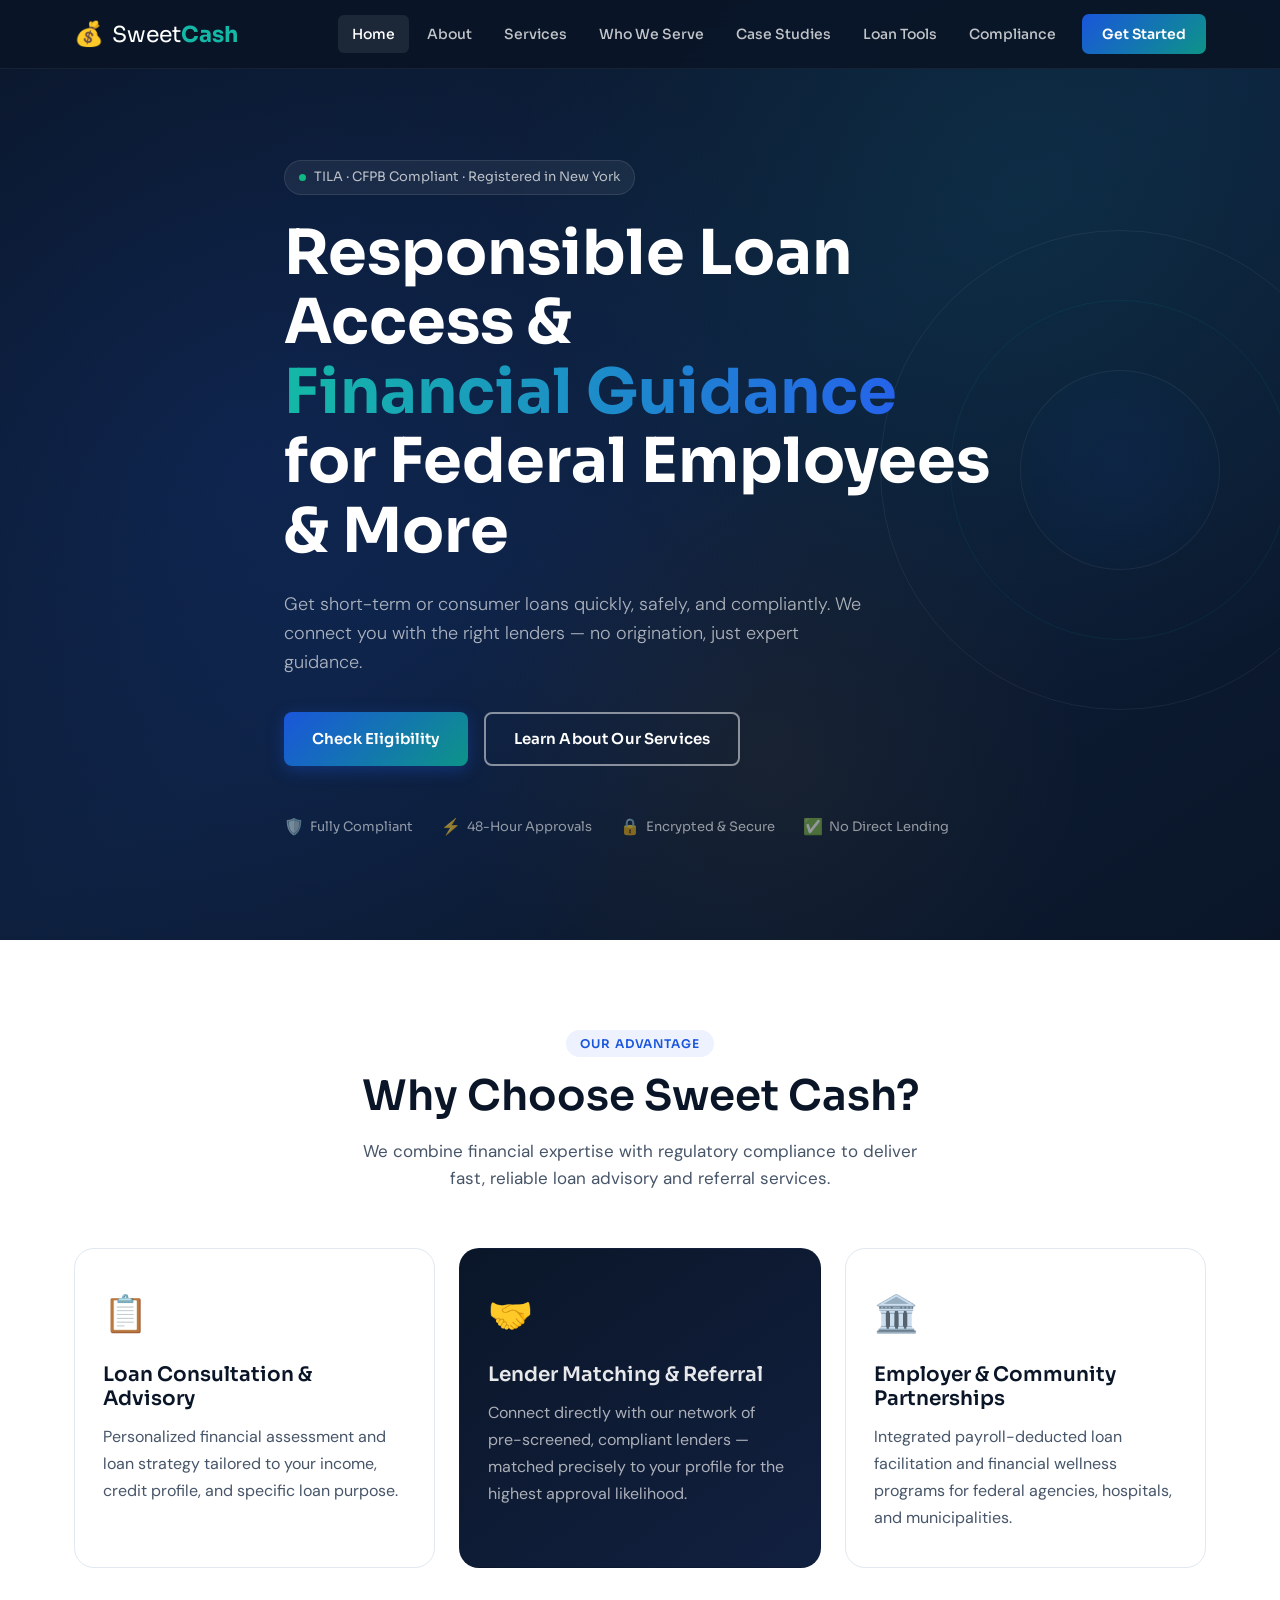
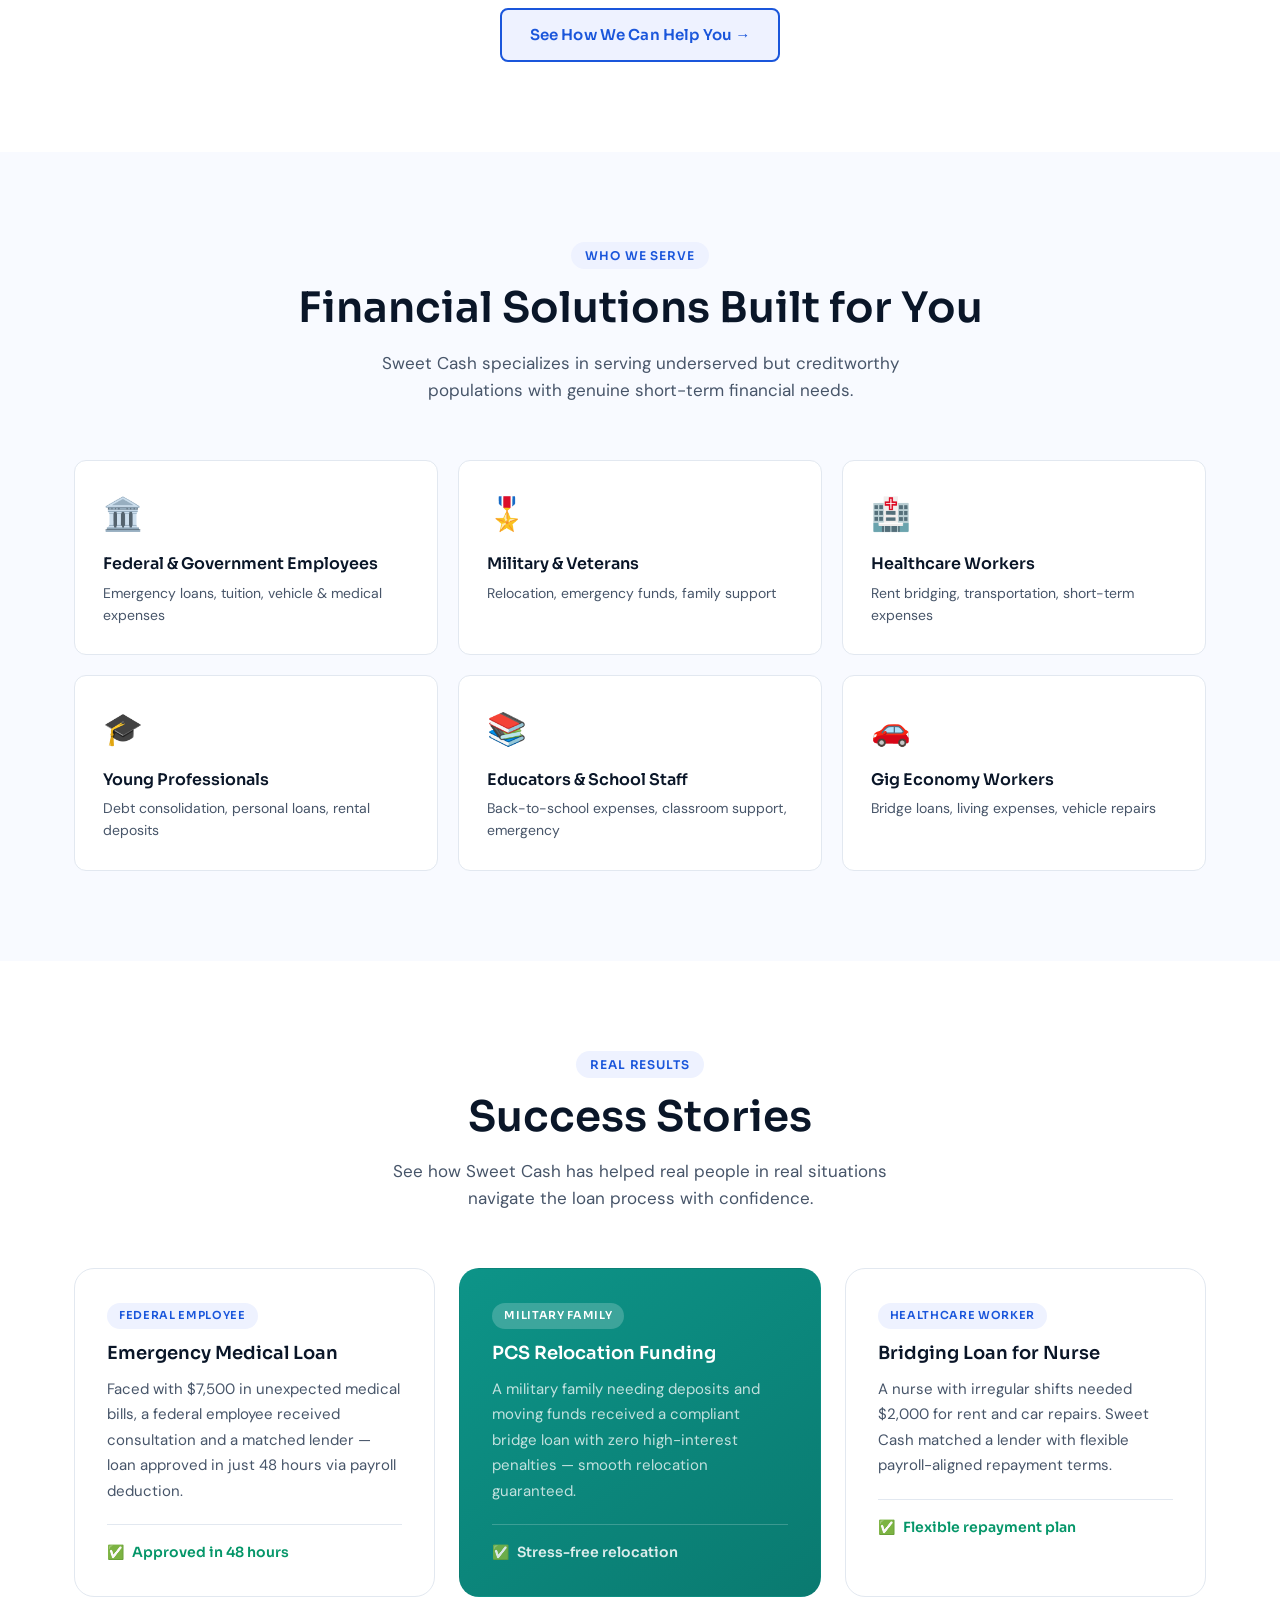
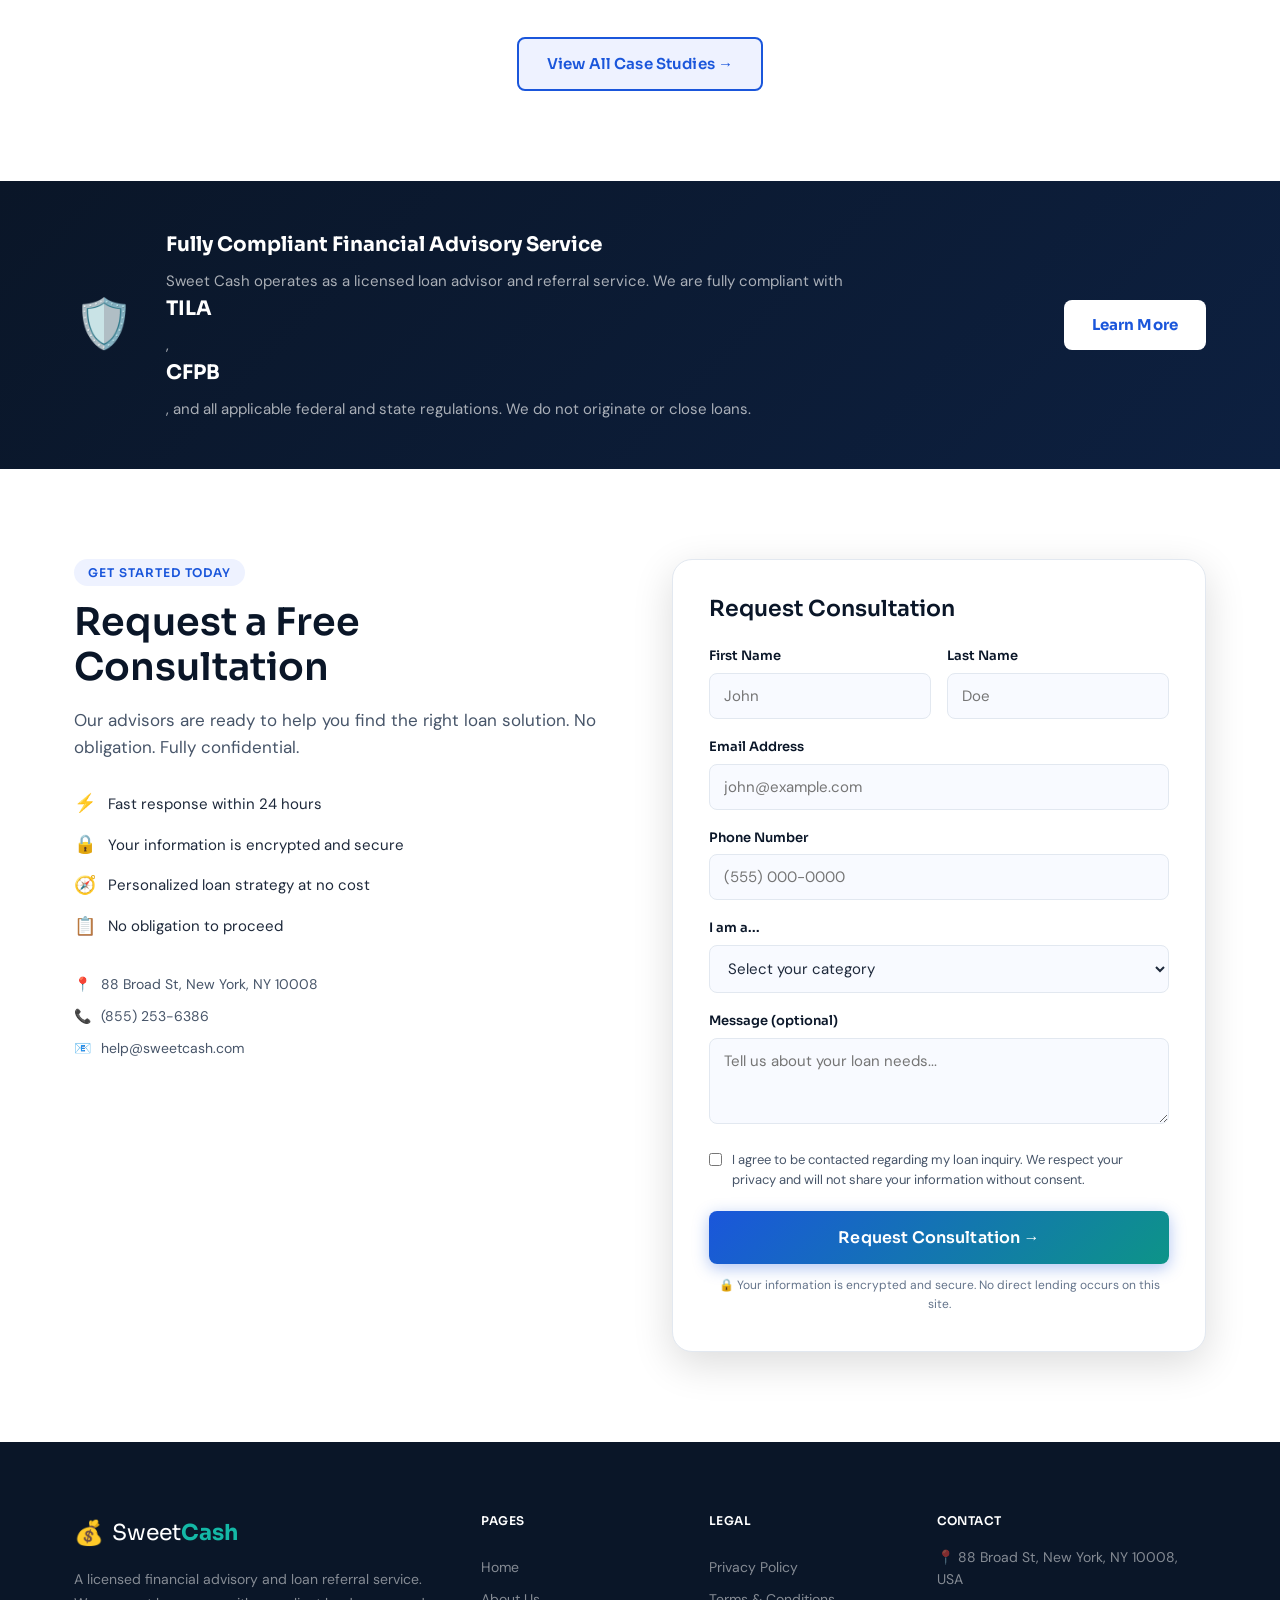
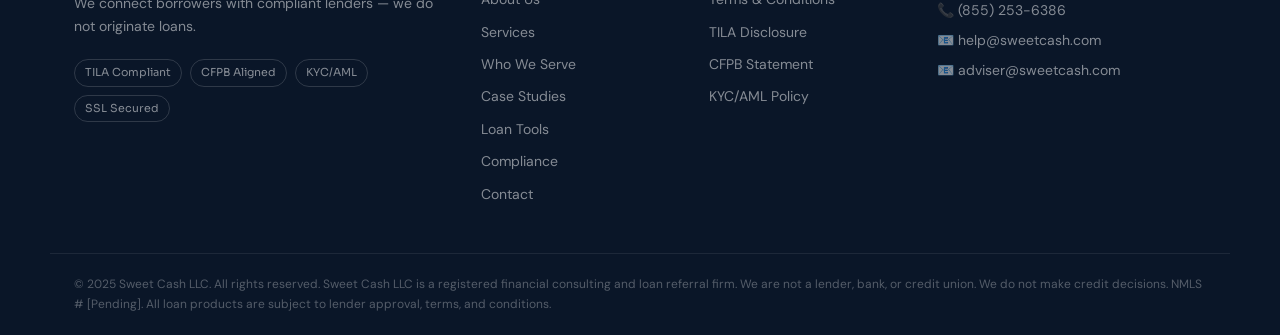
==== sweetcash/index.html @ 561ca35b "feat：提交sweetcash-website" ====
<!DOCTYPE html>
<html lang="en">
<head>
<meta charset="UTF-8">
<meta name="viewport" content="width=device-width, initial-scale=1.0">
<title>Sweet Cash – Responsible Loan Access & Financial Guidance</title>
<meta name="description" content="Sweet Cash provides loan advisory and referral services for federal employees, military families, healthcare workers, and more. TILA & CFPB compliant.">
<meta name="keywords" content="federal employee loans, short-term loan advisory, responsible loan referral, military loans, healthcare worker loans">
<link rel="stylesheet" href="assets/style.css">
<link rel="preconnect" href="https://fonts.googleapis.com">
<link href="https://fonts.googleapis.com/css2?family=Sora:wght@300;400;500;600;700&family=DM+Sans:ital,wght@0,300;0,400;0,500;1,400&display=swap" rel="stylesheet">
</head>
<body>

<!-- HEADER -->
<header class="header" id="header">
  <div class="container header-inner">
    <a href="index.html" class="logo">
      <span class="logo-icon">💰</span>
      <span class="logo-text">Sweet<strong>Cash</strong></span>
    </a>
    <nav class="nav" id="nav">
      <a href="index.html" class="nav-link active">Home</a>
      <a href="about.html" class="nav-link">About</a>
      <a href="services.html" class="nav-link">Services</a>
      <a href="segments.html" class="nav-link">Who We Serve</a>
      <a href="cases.html" class="nav-link">Case Studies</a>
      <a href="tools.html" class="nav-link">Loan Tools</a>
      <a href="compliance.html" class="nav-link">Compliance</a>
      <a href="contact.html" class="nav-cta">Get Started</a>
    </nav>
    <button class="hamburger" id="hamburger" aria-label="Toggle menu">
      <span></span><span></span><span></span>
    </button>
  </div>
</header>

<!-- HERO -->
<section class="hero">
  <div class="hero-bg"></div>
  <div class="container hero-content">
    <div class="hero-badge">
      <span class="badge-dot"></span> TILA · CFPB Compliant · Registered in New York
    </div>
    <h1 class="hero-title">Responsible Loan Access &<br><span class="accent">Financial Guidance</span><br>for Federal Employees & More</h1>
    <p class="hero-sub">Get short-term or consumer loans quickly, safely, and compliantly. We connect you with the right lenders — no origination, just expert guidance.</p>
    <div class="hero-actions">
      <a href="contact.html" class="btn btn-primary">Check Eligibility</a>
      <a href="services.html" class="btn btn-outline">Learn About Our Services</a>
    </div>
    <div class="hero-trust">
      <div class="trust-item"><span class="trust-icon">🛡️</span> Fully Compliant</div>
      <div class="trust-item"><span class="trust-icon">⚡</span> 48-Hour Approvals</div>
      <div class="trust-item"><span class="trust-icon">🔒</span> Encrypted & Secure</div>
      <div class="trust-item"><span class="trust-icon">✅</span> No Direct Lending</div>
    </div>
  </div>
  <div class="hero-graphic">
    <div class="circle c1"></div>
    <div class="circle c2"></div>
    <div class="circle c3"></div>
  </div>
</section>

<!-- BENEFITS -->
<section class="section benefits">
  <div class="container">
    <div class="section-header">
      <span class="section-tag">Our Advantage</span>
      <h2>Why Choose Sweet Cash?</h2>
      <p>We combine financial expertise with regulatory compliance to deliver fast, reliable loan advisory and referral services.</p>
    </div>
    <div class="cards-3">
      <div class="card benefit-card">
        <div class="card-icon">📋</div>
        <h3>Loan Consultation & Advisory</h3>
        <p>Personalized financial assessment and loan strategy tailored to your income, credit profile, and specific loan purpose.</p>
      </div>
      <div class="card benefit-card featured">
        <div class="card-icon">🤝</div>
        <h3>Lender Matching & Referral</h3>
        <p>Connect directly with our network of pre-screened, compliant lenders — matched precisely to your profile for the highest approval likelihood.</p>
      </div>
      <div class="card benefit-card">
        <div class="card-icon">🏛️</div>
        <h3>Employer & Community Partnerships</h3>
        <p>Integrated payroll-deducted loan facilitation and financial wellness programs for federal agencies, hospitals, and municipalities.</p>
      </div>
    </div>
    <div class="center-cta">
      <a href="services.html" class="btn btn-secondary">See How We Can Help You →</a>
    </div>
  </div>
</section>

<!-- SEGMENTS -->
<section class="section segments-preview bg-light">
  <div class="container">
    <div class="section-header">
      <span class="section-tag">Who We Serve</span>
      <h2>Financial Solutions Built for You</h2>
      <p>Sweet Cash specializes in serving underserved but creditworthy populations with genuine short-term financial needs.</p>
    </div>
    <div class="segments-grid">
      <a href="segments.html" class="segment-card">
        <div class="seg-icon">🏛️</div>
        <h4>Federal & Government Employees</h4>
        <p>Emergency loans, tuition, vehicle & medical expenses</p>
      </a>
      <a href="segments.html" class="segment-card">
        <div class="seg-icon">🎖️</div>
        <h4>Military & Veterans</h4>
        <p>Relocation, emergency funds, family support</p>
      </a>
      <a href="segments.html" class="segment-card">
        <div class="seg-icon">🏥</div>
        <h4>Healthcare Workers</h4>
        <p>Rent bridging, transportation, short-term expenses</p>
      </a>
      <a href="segments.html" class="segment-card">
        <div class="seg-icon">🎓</div>
        <h4>Young Professionals</h4>
        <p>Debt consolidation, personal loans, rental deposits</p>
      </a>
      <a href="segments.html" class="segment-card">
        <div class="seg-icon">📚</div>
        <h4>Educators & School Staff</h4>
        <p>Back-to-school expenses, classroom support, emergency</p>
      </a>
      <a href="segments.html" class="segment-card">
        <div class="seg-icon">🚗</div>
        <h4>Gig Economy Workers</h4>
        <p>Bridge loans, living expenses, vehicle repairs</p>
      </a>
    </div>
  </div>
</section>

<!-- CASE STUDIES PREVIEW -->
<section class="section cases-preview">
  <div class="container">
    <div class="section-header">
      <span class="section-tag">Real Results</span>
      <h2>Success Stories</h2>
      <p>See how Sweet Cash has helped real people in real situations navigate the loan process with confidence.</p>
    </div>
    <div class="cards-3">
      <div class="case-card">
        <div class="case-tag">Federal Employee</div>
        <h4>Emergency Medical Loan</h4>
        <p>Faced with $7,500 in unexpected medical bills, a federal employee received consultation and a matched lender — loan approved in just 48 hours via payroll deduction.</p>
        <div class="case-outcome"><span>✅</span> Approved in 48 hours</div>
      </div>
      <div class="case-card featured-case">
        <div class="case-tag">Military Family</div>
        <h4>PCS Relocation Funding</h4>
        <p>A military family needing deposits and moving funds received a compliant bridge loan with zero high-interest penalties — smooth relocation guaranteed.</p>
        <div class="case-outcome"><span>✅</span> Stress-free relocation</div>
      </div>
      <div class="case-card">
        <div class="case-tag">Healthcare Worker</div>
        <h4>Bridging Loan for Nurse</h4>
        <p>A nurse with irregular shifts needed $2,000 for rent and car repairs. Sweet Cash matched a lender with flexible payroll-aligned repayment terms.</p>
        <div class="case-outcome"><span>✅</span> Flexible repayment plan</div>
      </div>
    </div>
    <div class="center-cta">
      <a href="cases.html" class="btn btn-secondary">View All Case Studies →</a>
    </div>
  </div>
</section>

<!-- COMPLIANCE STRIP -->
<section class="compliance-strip">
  <div class="container compliance-inner">
    <div class="comp-icon">🛡️</div>
    <div class="comp-text">
      <strong>Fully Compliant Financial Advisory Service</strong>
      <p>Sweet Cash operates as a licensed loan advisor and referral service. We are fully compliant with <strong>TILA</strong>, <strong>CFPB</strong>, and all applicable federal and state regulations. We do not originate or close loans.</p>
    </div>
    <a href="compliance.html" class="btn btn-white">Learn More</a>
  </div>
</section>

<!-- LEAD FORM -->
<section class="section lead-section" id="contact">
  <div class="container">
    <div class="lead-grid">
      <div class="lead-info">
        <span class="section-tag">Get Started Today</span>
        <h2>Request a Free Consultation</h2>
        <p>Our advisors are ready to help you find the right loan solution. No obligation. Fully confidential.</p>
        <ul class="lead-benefits">
          <li><span>⚡</span> Fast response within 24 hours</li>
          <li><span>🔒</span> Your information is encrypted and secure</li>
          <li><span>🧭</span> Personalized loan strategy at no cost</li>
          <li><span>📋</span> No obligation to proceed</li>
        </ul>
        <div class="contact-info">
          <div class="ci-item"><span>📍</span> 88 Broad St, New York, NY 10008</div>
          <div class="ci-item"><span>📞</span> (855) 253-6386</div>
          <div class="ci-item"><span>📧</span> help@sweetcash.com</div>
        </div>
      </div>
      <div class="lead-form-wrap">
        <form class="lead-form" id="consultForm">
          <h3>Request Consultation</h3>
          <div class="form-row">
            <div class="form-group">
              <label>First Name</label>
              <input type="text" name="first_name" placeholder="John" required>
            </div>
            <div class="form-group">
              <label>Last Name</label>
              <input type="text" name="last_name" placeholder="Doe" required>
            </div>
          </div>
          <div class="form-group">
            <label>Email Address</label>
            <input type="email" name="email" placeholder="john@example.com" required>
          </div>
          <div class="form-group">
            <label>Phone Number</label>
            <input type="tel" name="phone" placeholder="(555) 000-0000">
          </div>
          <div class="form-group">
            <label>I am a...</label>
            <select name="category" required>
              <option value="">Select your category</option>
              <option value="federal_government">Federal / Government Employee</option>
              <option value="military_veteran">Military / Veteran</option>
              <option value="healthcare_worker">Healthcare Worker</option>
              <option value="educator_school_staff">Educator / School Staff</option>
              <option value="gig_economy">Gig Economy / Contract Worker</option>
              <option value="young_professional">Young Professional</option>
              <option value="small_business_freelancer">Small Business Owner / Freelancer</option>
              <option value="other">Other</option>
            </select>
          </div>
          <div class="form-group">
            <label>Message (optional)</label>
            <textarea name="message" rows="3" placeholder="Tell us about your loan needs..."></textarea>
          </div>
          <div class="form-check">
            <input type="checkbox" id="consent" required>
            <label for="consent">I agree to be contacted regarding my loan inquiry. We respect your privacy and will not share your information without consent.</label>
          </div>
          <button type="submit" class="btn btn-primary btn-full">Request Consultation →</button>
          <p class="form-note">🔒 Your information is encrypted and secure. No direct lending occurs on this site.</p>
        </form>
      </div>
    </div>
  </div>
</section>

<!-- FOOTER -->
<footer class="footer">
  <div class="container footer-inner">
    <div class="footer-brand">
      <a href="index.html" class="logo logo-light">
        <span class="logo-icon">💰</span>
        <span class="logo-text">Sweet<strong>Cash</strong></span>
      </a>
      <p>A licensed financial advisory and loan referral service. We connect borrowers with compliant lenders — we do not originate loans.</p>
      <div class="footer-badges">
        <span class="badge">TILA Compliant</span>
        <span class="badge">CFPB Aligned</span>
        <span class="badge">KYC/AML</span>
        <span class="badge">SSL Secured</span>
      </div>
    </div>
    <div class="footer-links">
      <h5>Pages</h5>
      <a href="index.html">Home</a>
      <a href="about.html">About Us</a>
      <a href="services.html">Services</a>
      <a href="segments.html">Who We Serve</a>
      <a href="cases.html">Case Studies</a>
      <a href="tools.html">Loan Tools</a>
      <a href="compliance.html">Compliance</a>
      <a href="contact.html">Contact</a>
    </div>
    <div class="footer-links">
      <h5>Legal</h5>
      <a href="compliance.html">Privacy Policy</a>
      <a href="compliance.html">Terms & Conditions</a>
      <a href="compliance.html">TILA Disclosure</a>
      <a href="compliance.html">CFPB Statement</a>
      <a href="compliance.html">KYC/AML Policy</a>
    </div>
    <div class="footer-contact">
      <h5>Contact</h5>
      <p>📍 88 Broad St, New York, NY 10008, USA</p>
      <p>📞 (855) 253-6386</p>
      <p>📧 help@sweetcash.com</p>
      <p>📧 adviser@sweetcash.com</p>
    </div>
  </div>
  <div class="footer-bottom">
    <div class="container">
      <p>© 2025 Sweet Cash LLC. All rights reserved. Sweet Cash LLC is a registered financial consulting and loan referral firm. We are not a lender, bank, or credit union. We do not make credit decisions. NMLS # [Pending]. All loan products are subject to lender approval, terms, and conditions.</p>
    </div>
  </div>
</footer>

<script src="assets/script.js"></script>
</body>
</html>
---- sweetcash/assets/style.css ----
/* ===== SWEET CASH – STYLESHEET ===== */
@import url('https://fonts.googleapis.com/css2?family=Sora:wght@300;400;500;600;700&family=DM+Sans:ital,wght@0,300;0,400;0,500;1,400&display=swap');

:root {
  --navy: #0a1628;
  --navy-mid: #122040;
  --blue: #1a56db;
  --blue-light: #2563eb;
  --teal: #0d9488;
  --teal-light: #14b8a6;
  --green: #059669;
  --green-light: #10b981;
  --gold: #f59e0b;
  --white: #ffffff;
  --off-white: #f8faff;
  --light: #eef2ff;
  --gray: #64748b;
  --gray-light: #cbd5e1;
  --border: #e2e8f0;
  --text: #1e293b;
  --text-light: #475569;
  --shadow-sm: 0 1px 3px rgba(0,0,0,0.08);
  --shadow: 0 4px 16px rgba(0,0,0,0.10);
  --shadow-lg: 0 12px 40px rgba(0,0,0,0.14);
  --radius: 12px;
  --radius-lg: 20px;
  --font: 'Sora', sans-serif;
  --font-body: 'DM Sans', sans-serif;
  --transition: 0.25s cubic-bezier(0.4,0,0.2,1);
}

* { margin: 0; padding: 0; box-sizing: border-box; }

html { scroll-behavior: smooth; }

body {
  font-family: var(--font-body);
  color: var(--text);
  background: var(--white);
  line-height: 1.6;
  font-size: 16px;
  overflow-x: hidden;
}

h1, h2, h3, h4, h5 {
  font-family: var(--font);
  line-height: 1.2;
  font-weight: 600;
}

a { text-decoration: none; color: inherit; }
img { max-width: 100%; }

.container {
  max-width: 1180px;
  margin: 0 auto;
  padding: 0 24px;
}

/* ===== BUTTONS ===== */
.btn {
  display: inline-flex;
  align-items: center;
  gap: 8px;
  padding: 13px 28px;
  border-radius: 8px;
  font-family: var(--font);
  font-weight: 600;
  font-size: 15px;
  cursor: pointer;
  border: none;
  transition: all var(--transition);
  letter-spacing: 0.01em;
}
.btn-primary {
  background: linear-gradient(135deg, var(--blue), var(--teal));
  color: white;
  box-shadow: 0 4px 16px rgba(26,86,219,0.35);
}
.btn-primary:hover { transform: translateY(-2px); box-shadow: 0 8px 24px rgba(26,86,219,0.45); }
.btn-outline {
  background: transparent;
  color: white;
  border: 2px solid rgba(255,255,255,0.5);
}
.btn-outline:hover { background: rgba(255,255,255,0.1); border-color: white; }
.btn-secondary {
  background: var(--light);
  color: var(--blue);
  border: 2px solid var(--blue);
}
.btn-secondary:hover { background: var(--blue); color: white; }
.btn-white {
  background: white;
  color: var(--blue);
  font-weight: 700;
}
.btn-white:hover { background: var(--off-white); }
.btn-full { width: 100%; justify-content: center; padding: 16px; font-size: 16px; }

/* ===== HEADER ===== */
.header {
  position: fixed;
  top: 0;
  left: 0;
  right: 0;
  z-index: 1000;
  background: rgba(10,22,40,0.95);
  backdrop-filter: blur(12px);
  border-bottom: 1px solid rgba(255,255,255,0.06);
  transition: all var(--transition);
}
.header.scrolled { background: var(--navy); box-shadow: var(--shadow-lg); }
.header-inner {
  display: flex;
  align-items: center;
  justify-content: space-between;
  padding-top: 14px;
  padding-bottom: 14px;
}
.logo {
  display: flex;
  align-items: center;
  gap: 8px;
  font-family: var(--font);
  font-size: 22px;
  color: white;
}
.logo-icon { font-size: 24px; }
.logo-text strong { color: var(--teal-light); }
.nav { display: flex; align-items: center; gap: 4px; }
.nav-link {
  padding: 8px 14px;
  border-radius: 6px;
  color: rgba(255,255,255,0.75);
  font-size: 14px;
  font-family: var(--font);
  font-weight: 500;
  transition: all var(--transition);
}
.nav-link:hover, .nav-link.active { color: white; background: rgba(255,255,255,0.08); }
.nav-cta {
  padding: 9px 20px;
  background: linear-gradient(135deg, var(--blue), var(--teal));
  color: white;
  border-radius: 7px;
  font-size: 14px;
  font-family: var(--font);
  font-weight: 600;
  margin-left: 8px;
  transition: all var(--transition);
}
.nav-cta:hover { transform: translateY(-1px); box-shadow: 0 4px 12px rgba(26,86,219,0.4); }
.hamburger {
  display: none;
  flex-direction: column;
  gap: 5px;
  cursor: pointer;
  background: none;
  border: none;
  padding: 4px;
}
.hamburger span {
  display: block;
  width: 22px;
  height: 2px;
  background: white;
  border-radius: 2px;
  transition: all var(--transition);
}

/* ===== HERO ===== */
.hero {
  position: relative;
  padding: 160px 0 100px;
  background: linear-gradient(145deg, var(--navy) 0%, #0d1f3c 50%, #0a1628 100%);
  overflow: hidden;
}
.hero-bg {
  position: absolute;
  inset: 0;
  background:
    radial-gradient(circle at 20% 50%, rgba(26,86,219,0.15) 0%, transparent 50%),
    radial-gradient(circle at 80% 20%, rgba(13,148,136,0.12) 0%, transparent 40%),
    radial-gradient(circle at 60% 80%, rgba(245,158,11,0.05) 0%, transparent 30%);
}
.hero-content { position: relative; z-index: 2; max-width: 760px; }
.hero-badge {
  display: inline-flex;
  align-items: center;
  gap: 8px;
  padding: 6px 14px;
  background: rgba(255,255,255,0.06);
  border: 1px solid rgba(255,255,255,0.1);
  border-radius: 100px;
  color: rgba(255,255,255,0.7);
  font-size: 13px;
  font-family: var(--font);
  margin-bottom: 24px;
}
.badge-dot {
  width: 7px;
  height: 7px;
  background: var(--green-light);
  border-radius: 50%;
  animation: pulse-dot 2s infinite;
}
@keyframes pulse-dot {
  0%,100% { opacity: 1; }
  50% { opacity: 0.4; }
}
.hero-title {
  font-size: clamp(36px, 5vw, 62px);
  color: white;
  margin-bottom: 24px;
  font-weight: 700;
  line-height: 1.12;
}
.accent {
  background: linear-gradient(90deg, var(--teal-light), var(--blue-light));
  -webkit-background-clip: text;
  -webkit-text-fill-color: transparent;
  background-clip: text;
}
.hero-sub {
  font-size: 18px;
  color: rgba(255,255,255,0.65);
  margin-bottom: 36px;
  max-width: 580px;
  font-weight: 300;
}
.hero-actions { display: flex; gap: 16px; flex-wrap: wrap; margin-bottom: 48px; }
.hero-trust {
  display: flex;
  gap: 28px;
  flex-wrap: wrap;
}
.trust-item {
  display: flex;
  align-items: center;
  gap: 6px;
  color: rgba(255,255,255,0.55);
  font-size: 13px;
  font-family: var(--font);
}
.trust-icon { font-size: 16px; }
.hero-graphic {
  position: absolute;
  right: -80px;
  top: 50%;
  transform: translateY(-50%);
  width: 480px;
  height: 480px;
  pointer-events: none;
}
.circle {
  position: absolute;
  border-radius: 50%;
  border: 1px solid rgba(255,255,255,0.06);
}
.c1 { width: 480px; height: 480px; top: 0; left: 0; animation: spin 40s linear infinite; }
.c2 { width: 340px; height: 340px; top: 70px; left: 70px; border-color: rgba(13,148,136,0.12); animation: spin 28s linear infinite reverse; }
.c3 { width: 200px; height: 200px; top: 140px; left: 140px; background: radial-gradient(circle, rgba(26,86,219,0.08), transparent); }
@keyframes spin { to { transform: rotate(360deg); } }

/* ===== SECTIONS ===== */
.section { padding: 90px 0; }
.bg-light { background: var(--off-white); }
.section-header { text-align: center; margin-bottom: 56px; }
.section-tag {
  display: inline-block;
  padding: 4px 14px;
  background: var(--light);
  color: var(--blue);
  border-radius: 100px;
  font-size: 12px;
  font-family: var(--font);
  font-weight: 600;
  text-transform: uppercase;
  letter-spacing: 0.08em;
  margin-bottom: 14px;
}
.section-header h2 { font-size: clamp(28px,3.5vw,42px); color: var(--navy); margin-bottom: 16px; }
.section-header p { color: var(--text-light); max-width: 560px; margin: 0 auto; font-size: 17px; }

/* ===== CARDS ===== */
.cards-3 {
  display: grid;
  grid-template-columns: repeat(3, 1fr);
  gap: 24px;
}
.card {
  background: white;
  border-radius: var(--radius-lg);
  padding: 36px 28px;
  border: 1px solid var(--border);
  transition: all var(--transition);
}
.card:hover { transform: translateY(-4px); box-shadow: var(--shadow-lg); border-color: var(--blue-light); }
.card.featured {
  background: linear-gradient(145deg, var(--navy), var(--navy-mid));
  color: white;
  border-color: transparent;
}
.card.featured h3, .card.featured p { color: rgba(255,255,255,0.9); }
.card.featured p { color: rgba(255,255,255,0.65); }
.card-icon { font-size: 36px; margin-bottom: 20px; }
.card h3 { font-size: 20px; margin-bottom: 12px; color: var(--navy); }
.card p { color: var(--text-light); line-height: 1.7; }

/* ===== SEGMENTS ===== */
.segments-grid {
  display: grid;
  grid-template-columns: repeat(3, 1fr);
  gap: 20px;
}
.segment-card {
  background: white;
  border-radius: var(--radius);
  padding: 28px;
  border: 1px solid var(--border);
  transition: all var(--transition);
  display: block;
}
.segment-card:hover {
  transform: translateY(-3px);
  box-shadow: var(--shadow);
  border-color: var(--teal);
}
.seg-icon { font-size: 32px; margin-bottom: 14px; }
.segment-card h4 { font-size: 16px; margin-bottom: 8px; color: var(--navy); }
.segment-card p { font-size: 14px; color: var(--text-light); }

/* ===== CASE CARDS ===== */
.case-card {
  background: white;
  border-radius: var(--radius-lg);
  padding: 32px;
  border: 1px solid var(--border);
  transition: all var(--transition);
}
.case-card:hover { transform: translateY(-3px); box-shadow: var(--shadow-lg); }
.case-card.featured-case {
  background: linear-gradient(145deg, var(--teal), #0a7a70);
  color: white;
  border-color: transparent;
}
.case-tag {
  display: inline-block;
  padding: 4px 12px;
  background: var(--light);
  color: var(--blue);
  border-radius: 100px;
  font-size: 11px;
  font-family: var(--font);
  font-weight: 600;
  text-transform: uppercase;
  letter-spacing: 0.06em;
  margin-bottom: 14px;
}
.featured-case .case-tag { background: rgba(255,255,255,0.2); color: white; }
.case-card h4 { font-size: 18px; margin-bottom: 12px; color: var(--navy); }
.featured-case h4 { color: white; }
.case-card p { color: var(--text-light); font-size: 15px; line-height: 1.7; margin-bottom: 20px; }
.featured-case p { color: rgba(255,255,255,0.75); }
.case-outcome {
  display: flex;
  align-items: center;
  gap: 8px;
  font-family: var(--font);
  font-weight: 600;
  font-size: 14px;
  color: var(--green);
  border-top: 1px solid var(--border);
  padding-top: 16px;
}
.featured-case .case-outcome { color: rgba(255,255,255,0.85); border-top-color: rgba(255,255,255,0.2); }

/* ===== COMPLIANCE STRIP ===== */
.compliance-strip {
  background: linear-gradient(135deg, var(--navy), #0d2040);
  padding: 48px 0;
}
.compliance-inner {
  display: flex;
  align-items: center;
  gap: 32px;
}
.comp-icon { font-size: 48px; flex-shrink: 0; }
.comp-text { flex: 1; }
.comp-text strong { display: block; font-size: 20px; color: white; font-family: var(--font); margin-bottom: 8px; }
.comp-text p { color: rgba(255,255,255,0.65); font-size: 15px; }
.comp-text strong span { color: var(--teal-light); }

/* ===== LEAD FORM ===== */
.lead-grid {
  display: grid;
  grid-template-columns: 1fr 1fr;
  gap: 64px;
  align-items: start;
}
.lead-info h2 { font-size: clamp(26px,3vw,38px); color: var(--navy); margin-bottom: 16px; }
.lead-info p { color: var(--text-light); font-size: 17px; margin-bottom: 28px; }
.lead-benefits { list-style: none; display: flex; flex-direction: column; gap: 12px; margin-bottom: 32px; }
.lead-benefits li { display: flex; align-items: center; gap: 12px; color: var(--text); font-size: 15px; }
.lead-benefits li span { font-size: 18px; }
.contact-info { display: flex; flex-direction: column; gap: 10px; }
.ci-item { display: flex; align-items: center; gap: 10px; color: var(--text-light); font-size: 14px; }
.lead-form-wrap {
  background: white;
  border-radius: var(--radius-lg);
  padding: 36px;
  box-shadow: var(--shadow-lg);
  border: 1px solid var(--border);
}
.lead-form h3 { font-size: 22px; margin-bottom: 24px; color: var(--navy); }
.form-row { display: grid; grid-template-columns: 1fr 1fr; gap: 16px; }
.form-group { margin-bottom: 18px; }
.form-group label { display: block; font-size: 13px; font-family: var(--font); font-weight: 600; color: var(--navy); margin-bottom: 6px; }
.form-group input, .form-group select, .form-group textarea {
  width: 100%;
  padding: 12px 14px;
  border: 1.5px solid var(--border);
  border-radius: 8px;
  font-family: var(--font-body);
  font-size: 15px;
  color: var(--text);
  transition: border-color var(--transition);
  background: var(--off-white);
}
.form-group input:focus, .form-group select:focus, .form-group textarea:focus {
  outline: none;
  border-color: var(--blue);
  background: white;
}
.form-check {
  display: flex;
  gap: 10px;
  margin-bottom: 20px;
  align-items: flex-start;
}
.form-check input { width: auto; margin-top: 3px; flex-shrink: 0; }
.form-check label { font-size: 13px; color: var(--text-light); }
.form-note { text-align: center; font-size: 12px; color: var(--gray); margin-top: 12px; }
.center-cta { text-align: center; margin-top: 40px; }

/* ===== FOOTER ===== */
.footer { background: var(--navy); padding: 72px 0 0; }
.footer-inner {
  display: grid;
  grid-template-columns: 2fr 1fr 1fr 1.5fr;
  gap: 48px;
  padding-bottom: 48px;
  border-bottom: 1px solid rgba(255,255,255,0.08);
}
.footer-brand .logo { margin-bottom: 16px; }
.logo-light { color: white; }
.footer-brand p { color: rgba(255,255,255,0.5); font-size: 14px; line-height: 1.7; margin-bottom: 20px; }
.footer-badges { display: flex; flex-wrap: wrap; gap: 8px; }
.badge {
  padding: 4px 10px;
  border: 1px solid rgba(255,255,255,0.15);
  border-radius: 100px;
  color: rgba(255,255,255,0.5);
  font-size: 11px;
  font-family: var(--font);
}
.footer-links h5, .footer-contact h5 {
  color: white;
  font-size: 14px;
  margin-bottom: 18px;
  font-family: var(--font);
  letter-spacing: 0.04em;
  text-transform: uppercase;
  font-size: 12px;
}
.footer-links { display: flex; flex-direction: column; gap: 10px; }
.footer-links a { color: rgba(255,255,255,0.5); font-size: 14px; transition: color var(--transition); }
.footer-links a:hover { color: var(--teal-light); }
.footer-contact p { color: rgba(255,255,255,0.5); font-size: 14px; margin-bottom: 8px; }
.footer-bottom { padding: 20px 0; }
.footer-bottom p { color: rgba(255,255,255,0.3); font-size: 12px; line-height: 1.7; }

/* ===== PAGE HERO (inner pages) ===== */
.page-hero {
  background: linear-gradient(145deg, var(--navy), var(--navy-mid));
  padding: 120px 0 64px;
  text-align: center;
  position: relative;
  overflow: hidden;
}
.page-hero::before {
  content: '';
  position: absolute;
  inset: 0;
  background: radial-gradient(circle at 30% 50%, rgba(26,86,219,0.12) 0%, transparent 60%),
              radial-gradient(circle at 70% 30%, rgba(13,148,136,0.1) 0%, transparent 50%);
}
.page-hero .container { position: relative; z-index: 2; }
.page-hero h1 { font-size: clamp(32px,4vw,52px); color: white; margin-bottom: 16px; }
.page-hero p { color: rgba(255,255,255,0.65); font-size: 18px; max-width: 560px; margin: 0 auto; }
.page-hero .section-tag { margin-bottom: 16px; }

/* ===== ABOUT PAGE ===== */
.about-grid { display: grid; grid-template-columns: 1fr 1fr; gap: 64px; align-items: center; }
.about-stats { display: grid; grid-template-columns: 1fr 1fr; gap: 20px; margin-top: 32px; }
.stat-card { background: var(--light); border-radius: var(--radius); padding: 24px; text-align: center; }
.stat-num { font-size: 36px; font-family: var(--font); font-weight: 700; color: var(--blue); }
.stat-label { font-size: 13px; color: var(--text-light); margin-top: 4px; }

/* ===== SERVICES PAGE ===== */
.service-block {
  display: grid;
  grid-template-columns: 1fr 1fr;
  gap: 64px;
  align-items: center;
  margin-bottom: 72px;
}
.service-block.reverse { direction: rtl; }
.service-block.reverse > * { direction: ltr; }
.service-visual {
  background: linear-gradient(145deg, var(--light), white);
  border-radius: var(--radius-lg);
  padding: 48px;
  text-align: center;
  border: 1px solid var(--border);
  font-size: 80px;
}
.service-icon-big { font-size: 64px; display: block; margin-bottom: 16px; }
.service-text h2 { font-size: 30px; color: var(--navy); margin-bottom: 16px; }
.service-text p { color: var(--text-light); line-height: 1.8; margin-bottom: 20px; }
.service-features { list-style: none; display: flex; flex-direction: column; gap: 10px; }
.service-features li { display: flex; align-items: center; gap: 10px; color: var(--text); font-size: 15px; }
.service-features li::before { content: '✓'; color: var(--teal); font-weight: 700; font-size: 16px; }

/* ===== SEGMENTS FULL PAGE ===== */
.segments-full {
  display: grid;
  grid-template-columns: repeat(2, 1fr);
  gap: 24px;
}
.segment-full-card {
  background: white;
  border-radius: var(--radius-lg);
  padding: 36px;
  border: 1px solid var(--border);
  transition: all var(--transition);
}
.segment-full-card:hover { transform: translateY(-3px); box-shadow: var(--shadow-lg); border-color: var(--blue-light); }
.segment-full-card .seg-icon { font-size: 44px; margin-bottom: 18px; }
.segment-full-card h3 { font-size: 22px; color: var(--navy); margin-bottom: 10px; }
.segment-full-card p { color: var(--text-light); margin-bottom: 16px; }
.loan-types { display: flex; flex-wrap: wrap; gap: 8px; }
.loan-tag {
  padding: 4px 12px;
  background: var(--light);
  color: var(--blue);
  border-radius: 100px;
  font-size: 12px;
  font-family: var(--font);
  font-weight: 500;
}

/* ===== TOOLS PAGE ===== */
.tool-card {
  background: white;
  border-radius: var(--radius-lg);
  padding: 36px;
  border: 1px solid var(--border);
  margin-bottom: 32px;
}
.tool-card h3 { font-size: 22px; color: var(--navy); margin-bottom: 8px; }
.tool-card > p { color: var(--text-light); margin-bottom: 28px; }
.calc-grid { display: grid; grid-template-columns: 1fr 1fr; gap: 20px; align-items: end; }
.calc-result {
  background: var(--light);
  border-radius: var(--radius);
  padding: 24px;
  text-align: center;
}
.result-num { font-size: 36px; font-family: var(--font); font-weight: 700; color: var(--blue); }
.result-label { font-size: 13px; color: var(--text-light); margin-top: 4px; }
.calc-note { font-size: 12px; color: var(--gray); margin-top: 12px; text-align: center; }

/* Wizard steps */
.wizard-steps { display: flex; gap: 0; margin-bottom: 32px; }
.wizard-step {
  flex: 1;
  text-align: center;
  padding: 12px;
  background: var(--off-white);
  border: 1px solid var(--border);
  font-size: 13px;
  font-family: var(--font);
  color: var(--text-light);
  position: relative;
}
.wizard-step:first-child { border-radius: 8px 0 0 8px; }
.wizard-step:last-child { border-radius: 0 8px 8px 0; }
.wizard-step.active { background: var(--blue); color: white; border-color: var(--blue); }

/* ===== COMPLIANCE PAGE ===== */
.compliance-section { margin-bottom: 48px; }
.compliance-section h3 { font-size: 22px; color: var(--navy); margin-bottom: 14px; padding-bottom: 14px; border-bottom: 2px solid var(--light); }
.compliance-section p { color: var(--text-light); line-height: 1.8; margin-bottom: 14px; }
.compliance-badges { display: flex; flex-wrap: wrap; gap: 16px; margin-top: 20px; }
.comp-badge {
  display: flex;
  align-items: center;
  gap: 10px;
  padding: 12px 20px;
  background: var(--light);
  border-radius: var(--radius);
  border: 1px solid var(--border);
  font-family: var(--font);
  font-weight: 600;
  font-size: 14px;
  color: var(--navy);
}
.comp-badge span { font-size: 22px; }

/* ===== CONTACT PAGE ===== */
.contact-grid { display: grid; grid-template-columns: 1fr 1.4fr; gap: 56px; align-items: start; }
.contact-info-full { background: var(--navy); border-radius: var(--radius-lg); padding: 40px; color: white; }
.contact-info-full h3 { color: white; font-size: 22px; margin-bottom: 24px; }
.contact-item { display: flex; gap: 16px; margin-bottom: 24px; }
.ci-icon { font-size: 24px; flex-shrink: 0; }
.ci-content strong { display: block; color: white; font-family: var(--font); margin-bottom: 4px; font-size: 15px; }
.ci-content p { color: rgba(255,255,255,0.6); font-size: 14px; }

/* ===== BREADCRUMB ===== */
.breadcrumb { padding: 16px 0; }
.breadcrumb a { color: var(--text-light); font-size: 14px; }
.breadcrumb a:hover { color: var(--blue); }
.breadcrumb span { color: var(--gray-light); margin: 0 8px; }

/* ===== RESPONSIVE ===== */
@media (max-width: 1024px) {
  .cards-3 { grid-template-columns: 1fr 1fr; }
  .segments-grid { grid-template-columns: 1fr 1fr; }
  .footer-inner { grid-template-columns: 1fr 1fr; }
  .lead-grid { grid-template-columns: 1fr; gap: 40px; }
  .service-block { grid-template-columns: 1fr; }
  .service-block.reverse { direction: ltr; }
  .about-grid { grid-template-columns: 1fr; }
  .contact-grid { grid-template-columns: 1fr; }
  .segments-full { grid-template-columns: 1fr; }
}
@media (max-width: 768px) {
  .nav { display: none; position: fixed; top: 68px; left: 0; right: 0; background: var(--navy); flex-direction: column; padding: 20px; gap: 4px; border-bottom: 1px solid rgba(255,255,255,0.08); }
  .nav.open { display: flex; }
  .nav-link { padding: 12px 16px; }
  .hamburger { display: flex; }
  .hero { padding: 120px 0 72px; }
  .hero-graphic { display: none; }
  .cards-3 { grid-template-columns: 1fr; }
  .segments-grid { grid-template-columns: 1fr 1fr; }
  .form-row { grid-template-columns: 1fr; }
  .compliance-inner { flex-direction: column; text-align: center; }
  .hero-trust { gap: 16px; }
  .footer-inner { grid-template-columns: 1fr; gap: 32px; }
  .calc-grid { grid-template-columns: 1fr; }
}
@media (max-width: 480px) {
  .segments-grid { grid-template-columns: 1fr; }
  .hero-actions { flex-direction: column; }
  .btn { width: 100%; justify-content: center; }
  .hero-actions .btn { width: auto; }
}

/* ===== ANIMATIONS ===== */
.fade-up {
  opacity: 0;
  transform: translateY(24px);
  transition: opacity 0.6s ease, transform 0.6s ease;
}
.fade-up.visible { opacity: 1; transform: translateY(0); }
.fade-up-delay-1 { transition-delay: 0.1s; }
.fade-up-delay-2 { transition-delay: 0.2s; }
.fade-up-delay-3 { transition-delay: 0.3s; }

/* ===== NOTIFICATION ===== */
.notification {
  position: fixed;
  bottom: 24px;
  right: 24px;
  background: var(--navy);
  color: white;
  padding: 16px 24px;
  border-radius: 12px;
  box-shadow: var(--shadow-lg);
  font-family: var(--font);
  font-size: 15px;
  transform: translateY(80px);
  opacity: 0;
  transition: all 0.4s cubic-bezier(0.4,0,0.2,1);
  z-index: 9999;
  display: flex;
  align-items: center;
  gap: 10px;
}
.notification.show { transform: translateY(0); opacity: 1; }
.notification-error { background: #c0392b; }
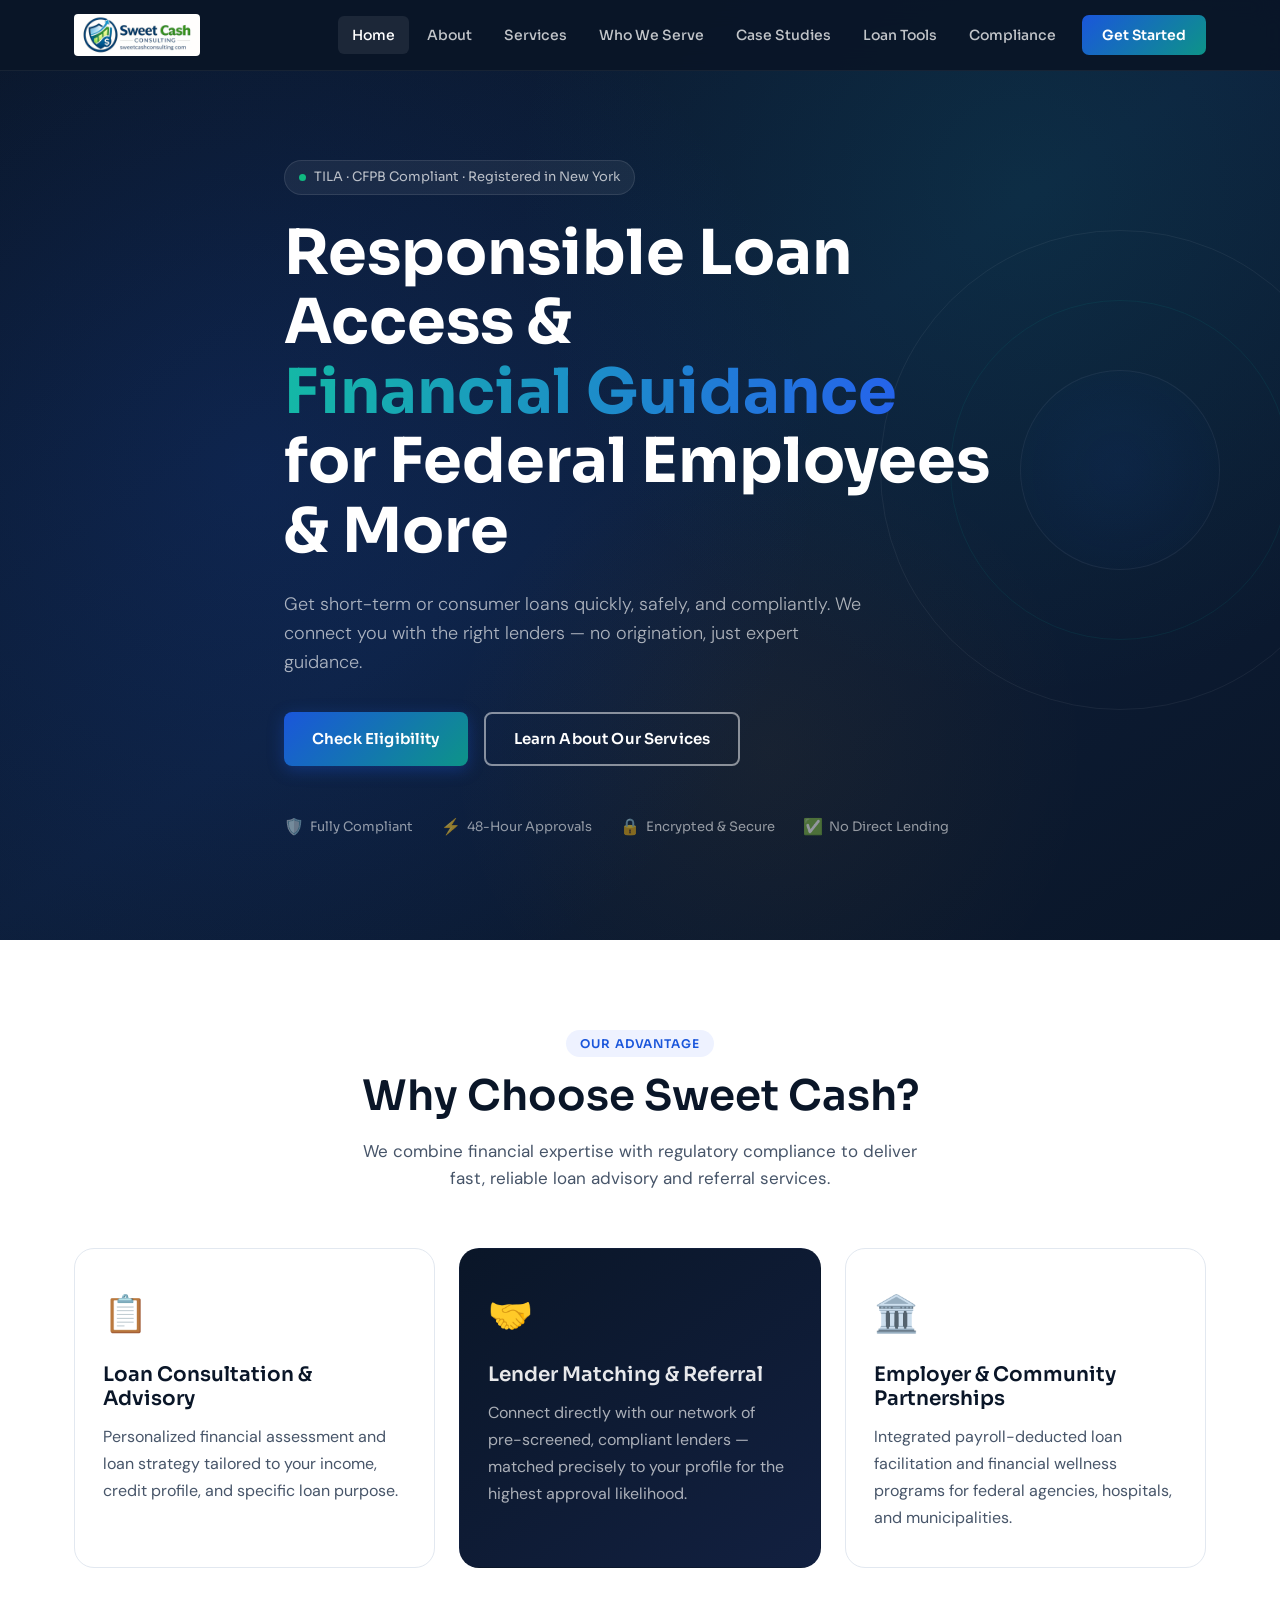
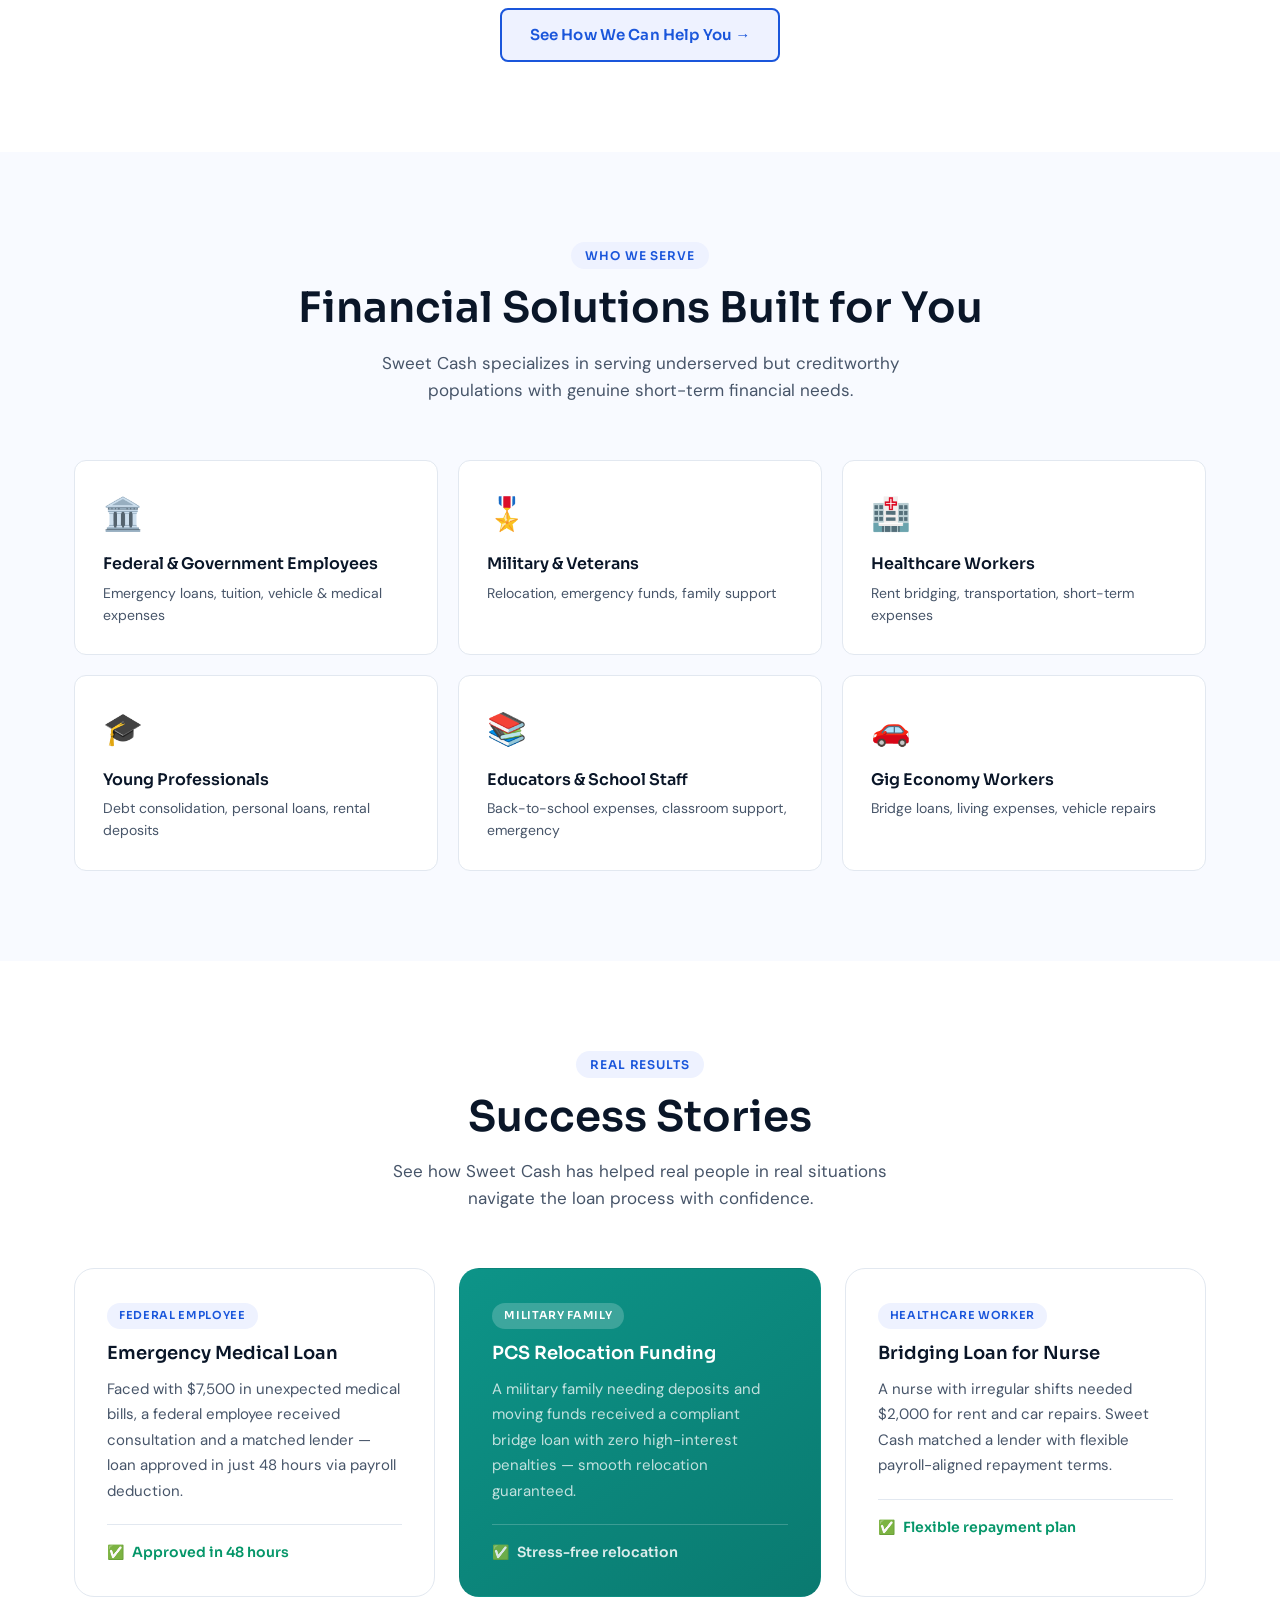
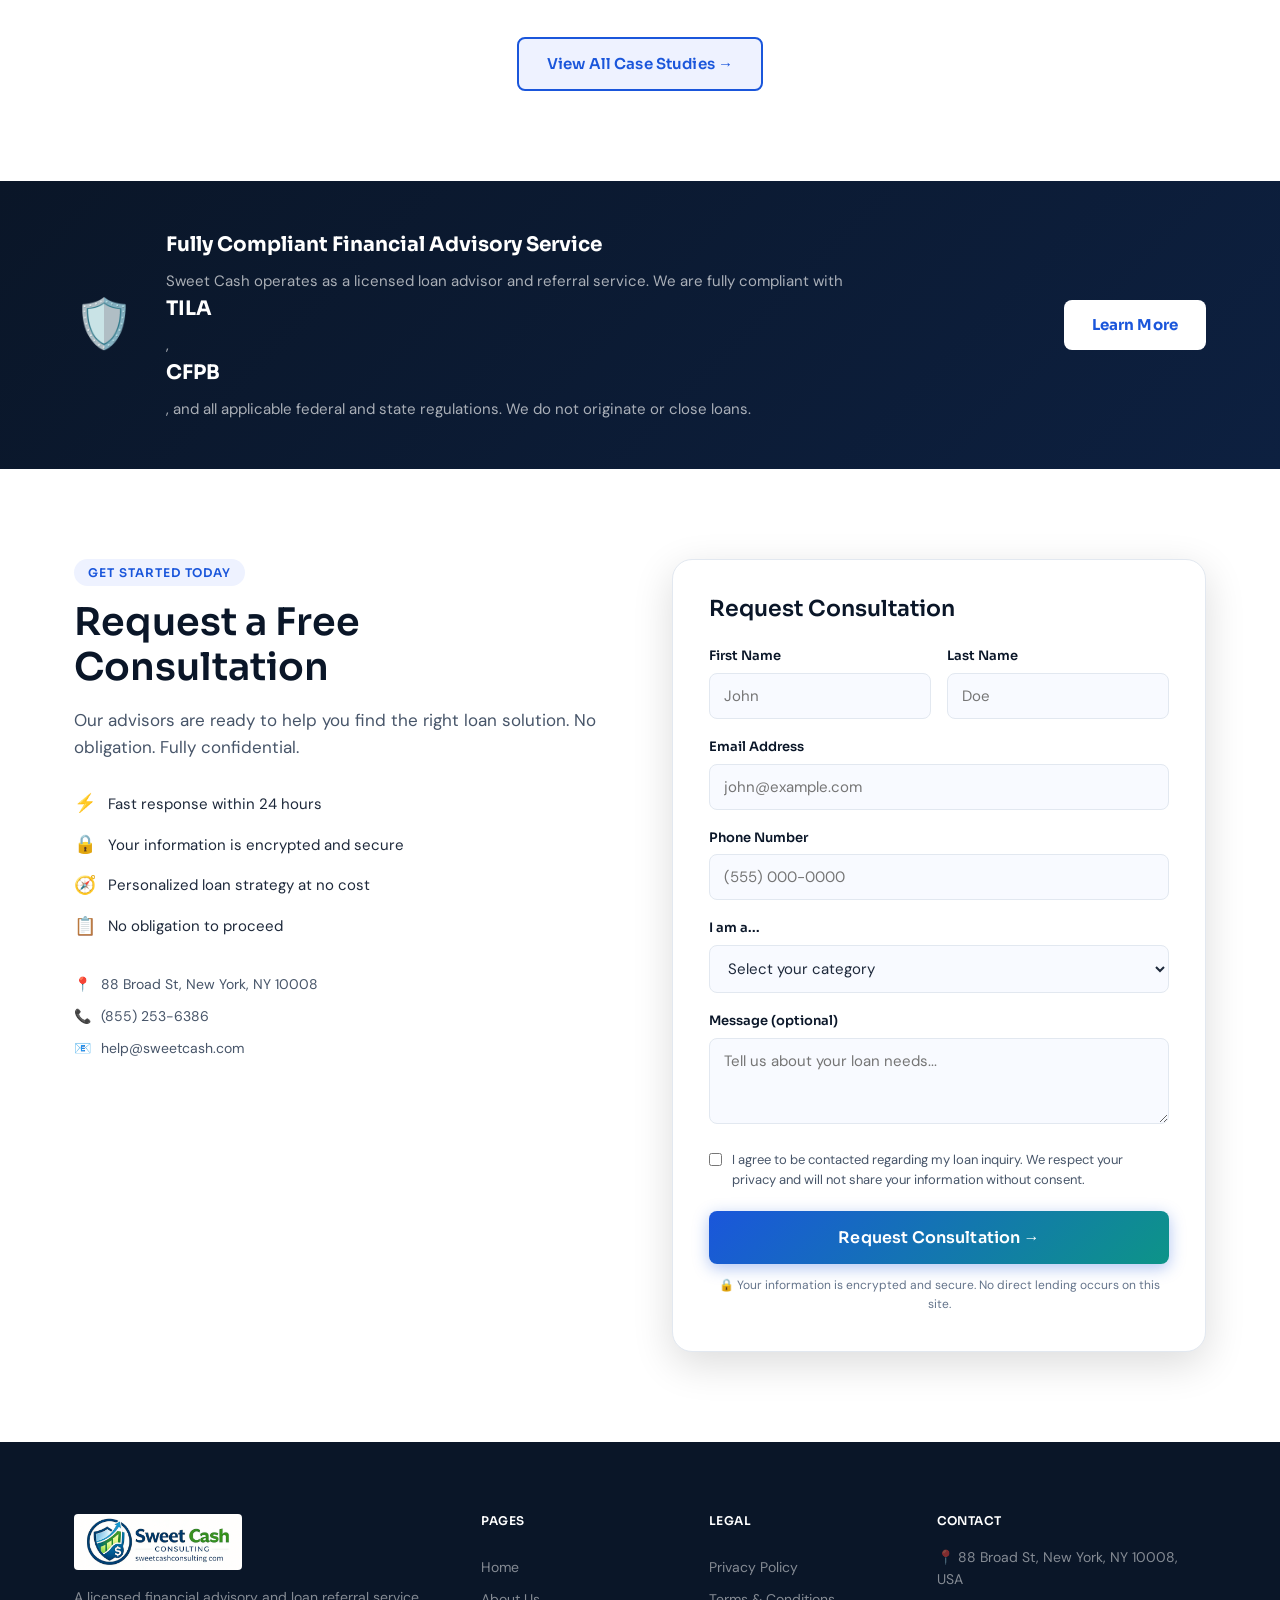
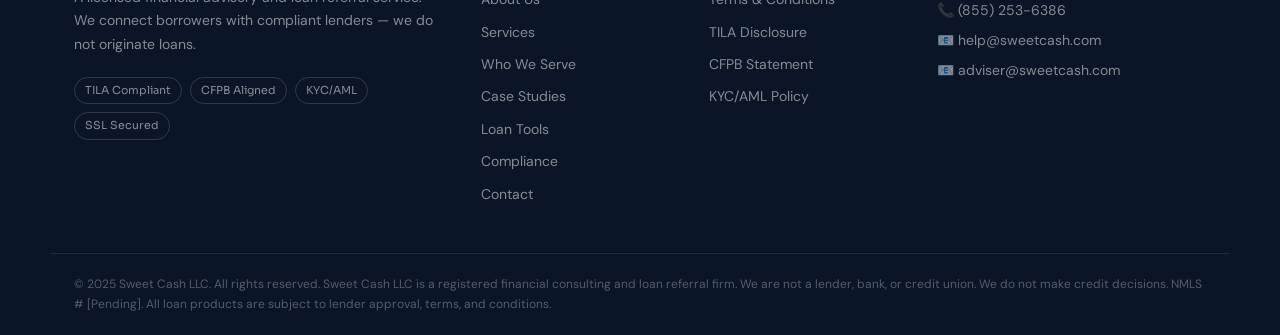
==== commit cdb5ef4d: "fix：sweetcash logo替换" ====
--- a/sweetcash/index.html
+++ b/sweetcash/index.html
@@ -16,8 +16,7 @@
 <header class="header" id="header">
   <div class="container header-inner">
     <a href="index.html" class="logo">
-      <span class="logo-icon">💰</span>
-      <span class="logo-text">Sweet<strong>Cash</strong></span>
+      <img src="assets/logo.png" alt="SweetCash" class="logo-img">
     </a>
     <nav class="nav" id="nav">
       <a href="index.html" class="nav-link active">Home</a>
@@ -258,8 +257,7 @@
   <div class="container footer-inner">
     <div class="footer-brand">
       <a href="index.html" class="logo logo-light">
-        <span class="logo-icon">💰</span>
-        <span class="logo-text">Sweet<strong>Cash</strong></span>
+        <img src="assets/logo.png" alt="SweetCash" class="logo-img">
       </a>
       <p>A licensed financial advisory and loan referral service. We connect borrowers with compliant lenders — we do not originate loans.</p>
       <div class="footer-badges">
--- a/sweetcash/assets/style.css
+++ b/sweetcash/assets/style.css
@@ -128,6 +128,7 @@
 }
 .logo-icon { font-size: 24px; }
 .logo-text strong { color: var(--teal-light); }
+.logo-img { height: 42px; width: auto; display: block; vertical-align: middle; border-radius: 4px; }
 .nav { display: flex; align-items: center; gap: 4px; }
 .nav-link {
   padding: 8px 14px;
@@ -454,7 +455,7 @@
   border-bottom: 1px solid rgba(255,255,255,0.08);
 }
 .footer-brand .logo { margin-bottom: 16px; }
-.logo-light { color: white; }
+.logo-light .logo-img { height: 56px; }
 .footer-brand p { color: rgba(255,255,255,0.5); font-size: 14px; line-height: 1.7; margin-bottom: 20px; }
 .footer-badges { display: flex; flex-wrap: wrap; gap: 8px; }
 .badge {
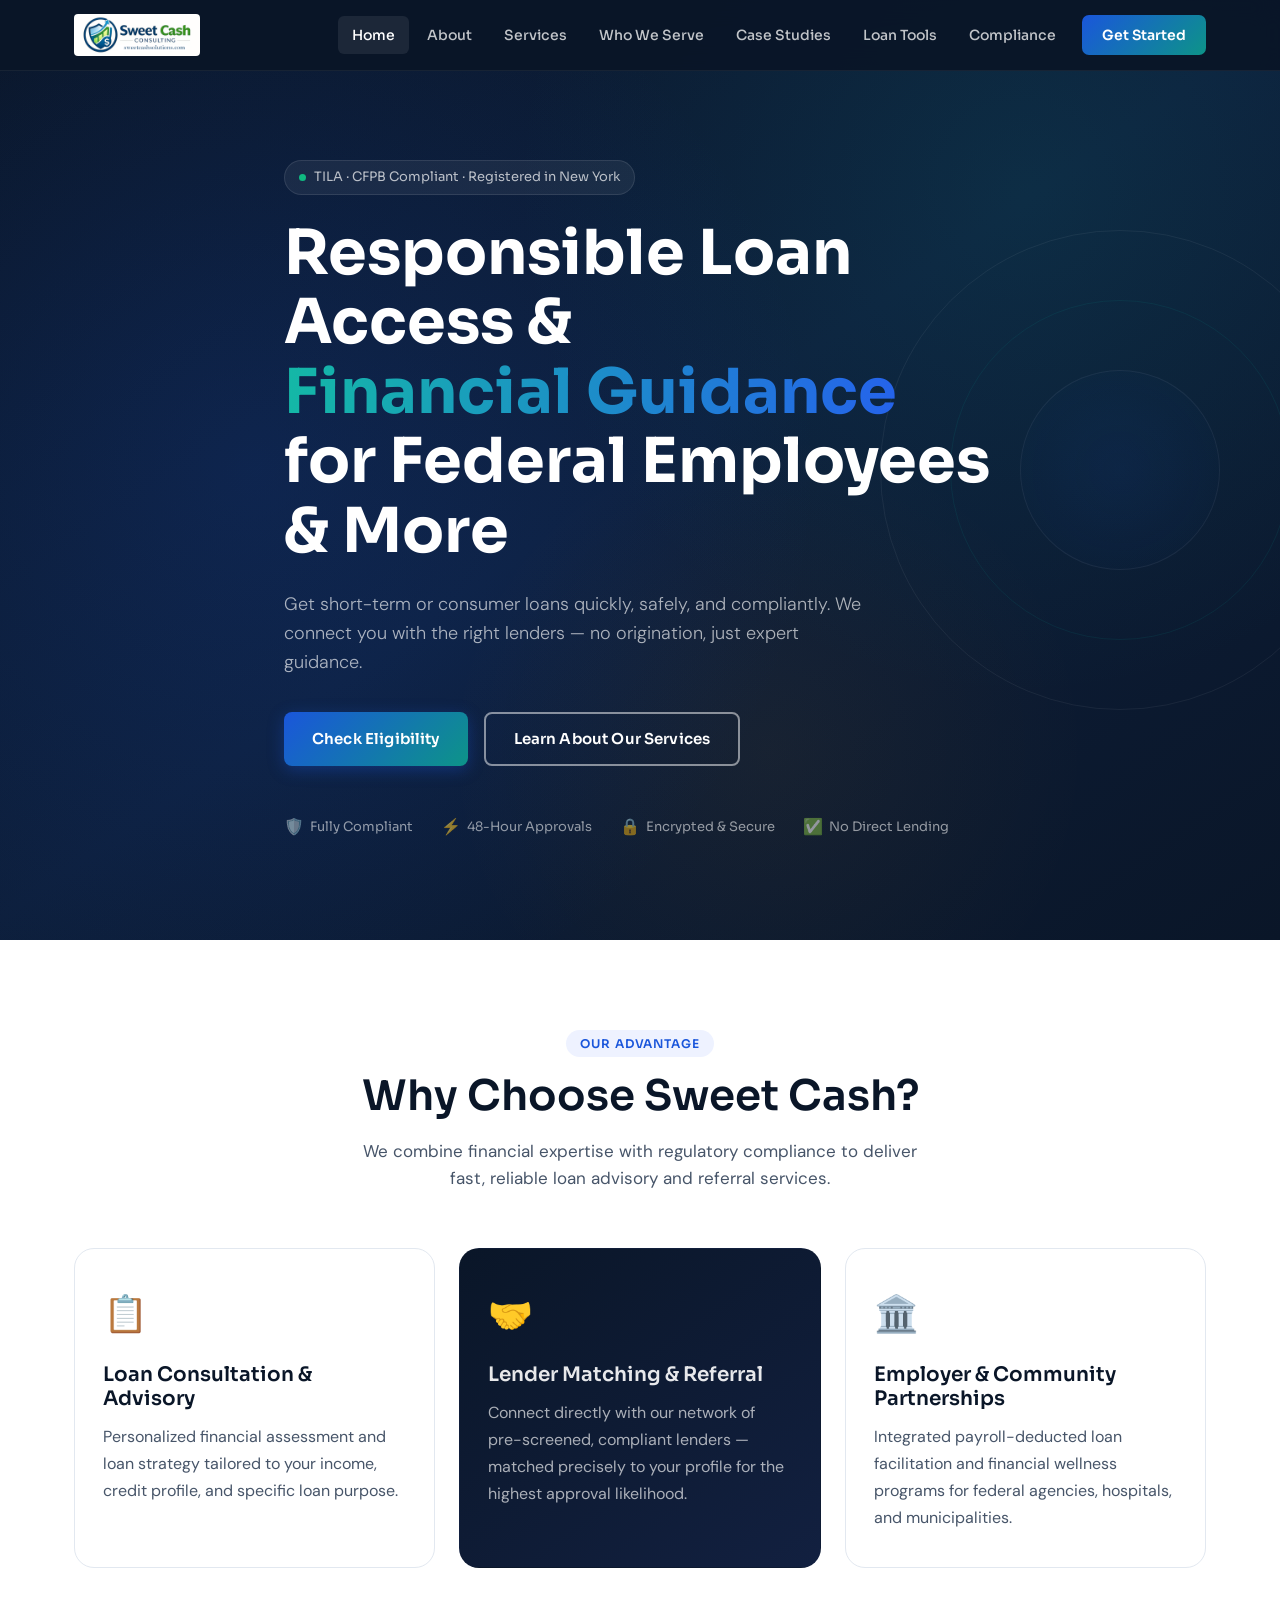
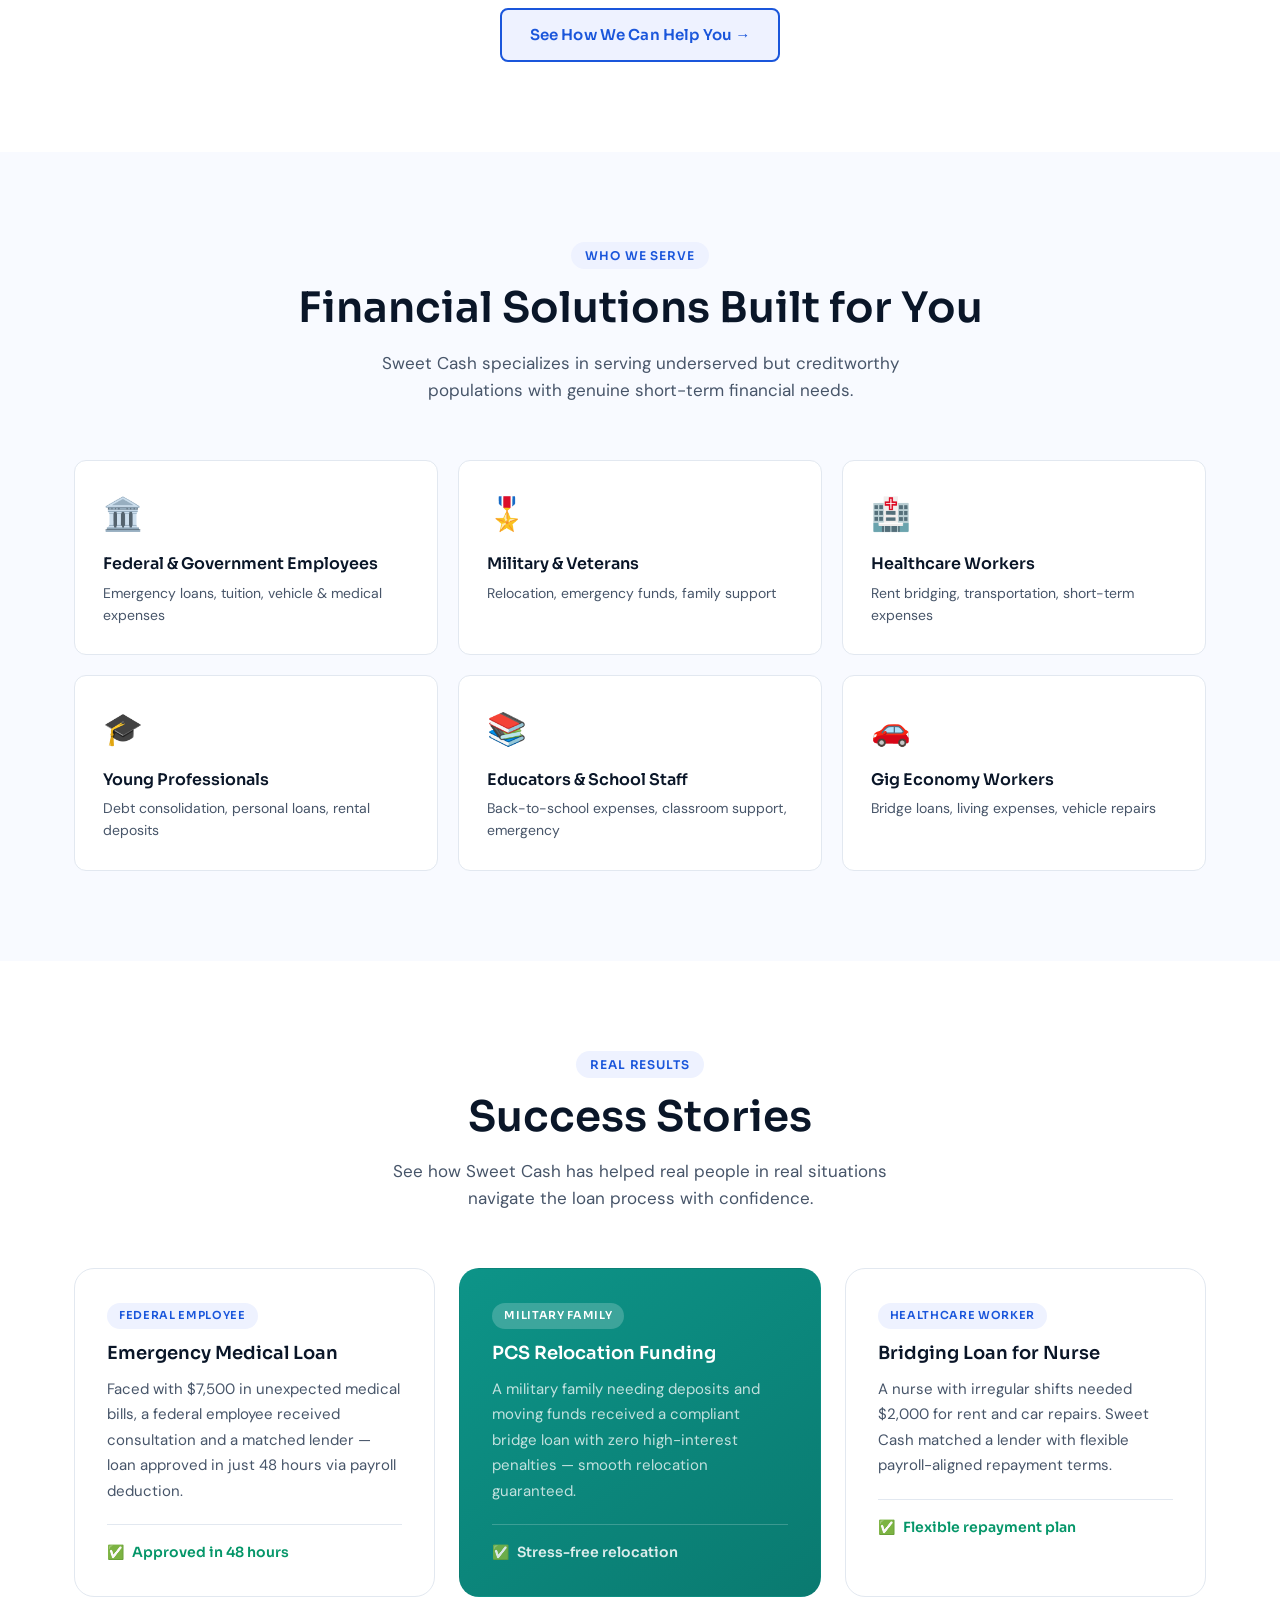
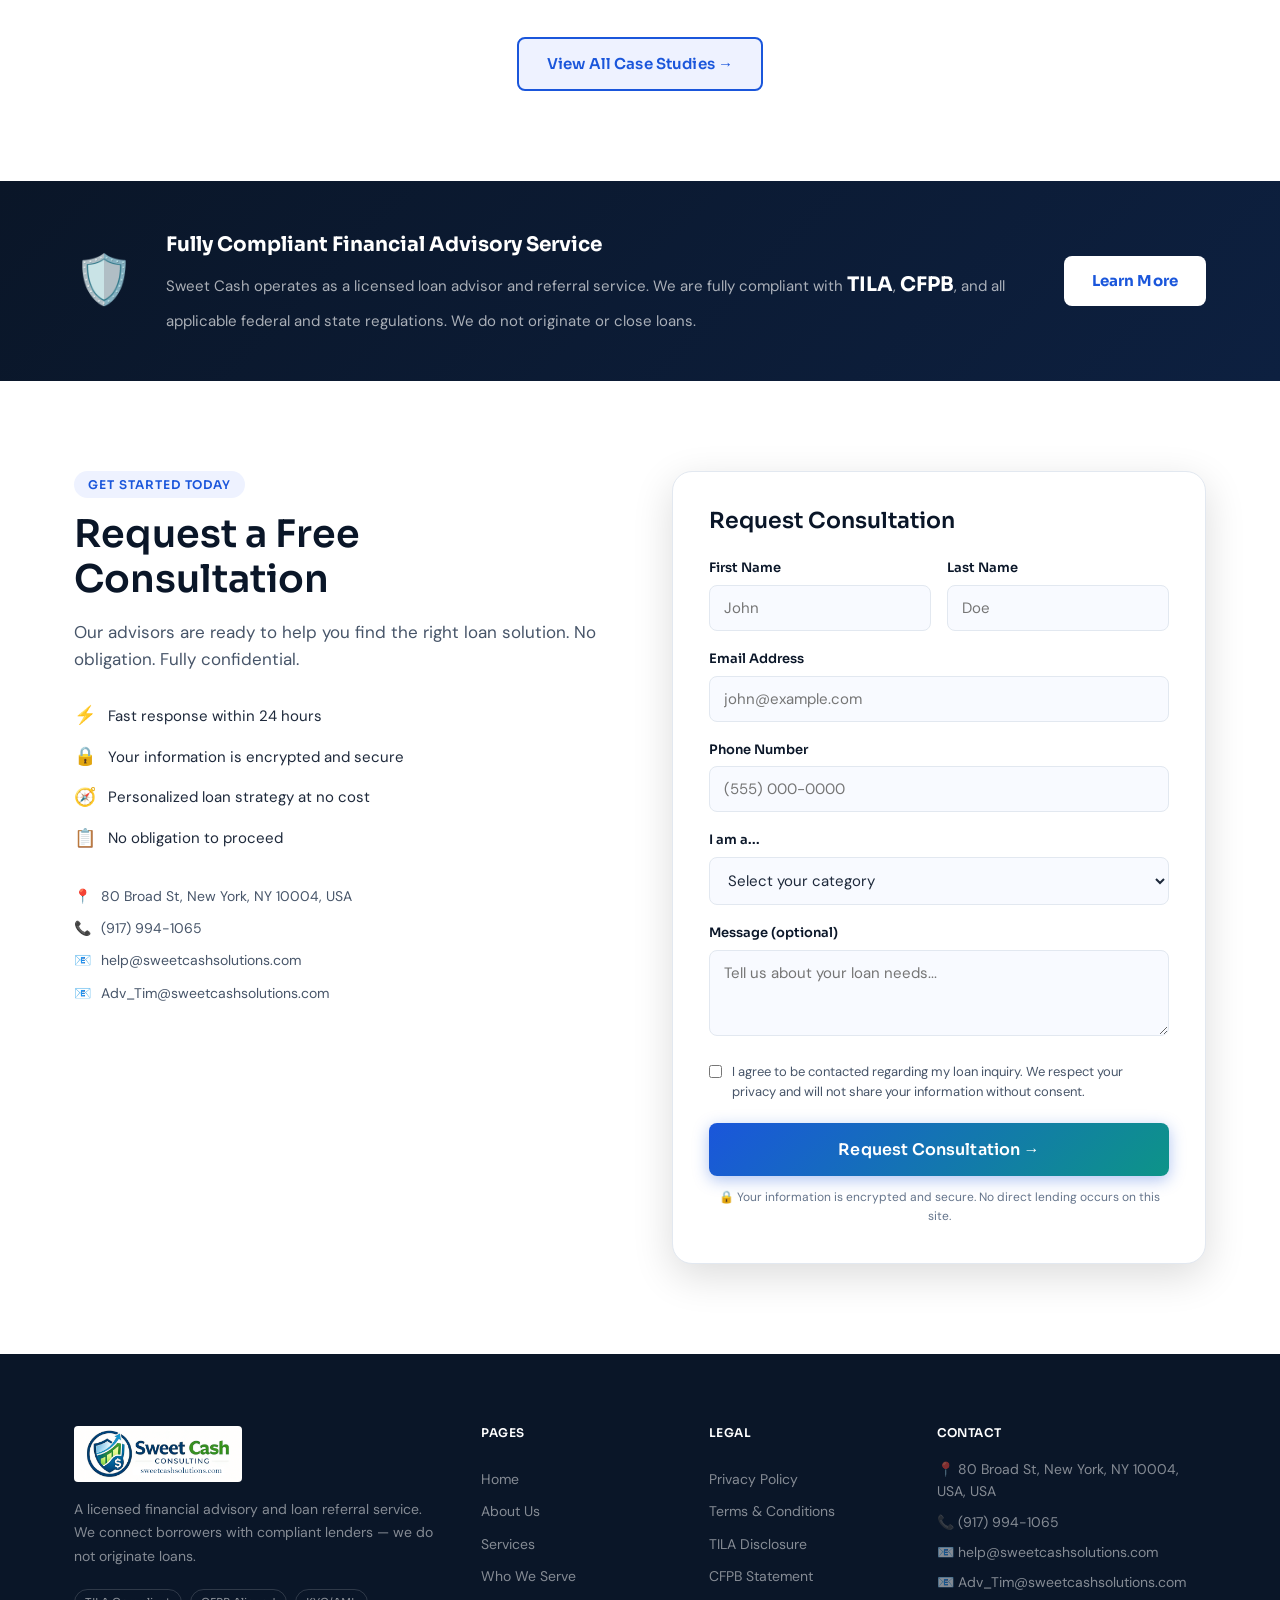
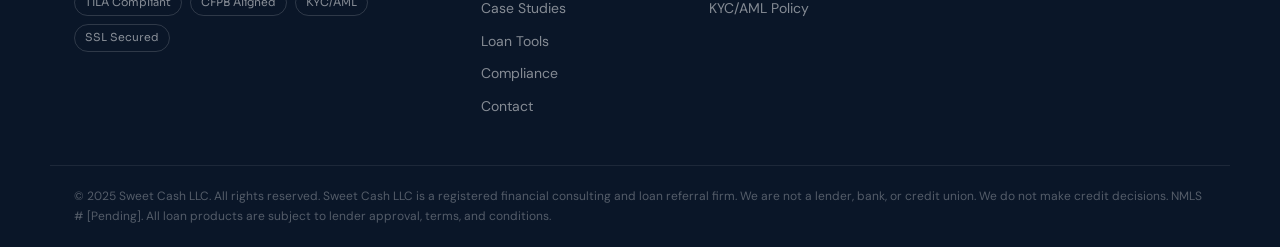
==== commit c5dbb341: "fix：地址修改、删除不必要内容、排版修改" ====
--- a/sweetcash/index.html
+++ b/sweetcash/index.html
@@ -175,7 +175,7 @@
     <div class="comp-icon">🛡️</div>
     <div class="comp-text">
       <strong>Fully Compliant Financial Advisory Service</strong>
-      <p>Sweet Cash operates as a licensed loan advisor and referral service. We are fully compliant with <strong>TILA</strong>, <strong>CFPB</strong>, and all applicable federal and state regulations. We do not originate or close loans.</p>
+      <p>Sweet Cash operates as a licensed loan advisor and referral service. We are fully compliant with <strong  style="display: inline-block;">TILA</strong>, <strong style="display: inline-block;">CFPB</strong>, and all applicable federal and state regulations. We do not originate or close loans.</p>
     </div>
     <a href="compliance.html" class="btn btn-white">Learn More</a>
   </div>
@@ -196,9 +196,10 @@
           <li><span>📋</span> No obligation to proceed</li>
         </ul>
         <div class="contact-info">
-          <div class="ci-item"><span>📍</span> 88 Broad St, New York, NY 10008</div>
-          <div class="ci-item"><span>📞</span> (855) 253-6386</div>
-          <div class="ci-item"><span>📧</span> help@sweetcash.com</div>
+          <div class="ci-item"><span>📍</span> 80 Broad St, New York, NY 10004, USA</div>
+          <div class="ci-item"><span>📞</span> (917) 994-1065</div>
+          <div class="ci-item"><span>📧</span> help@sweetcashsolutions.com</div>
+          <div class="ci-item"><span>📧</span> Adv_Tim@sweetcashsolutions.com</div>
         </div>
       </div>
       <div class="lead-form-wrap">
@@ -288,10 +289,10 @@
     </div>
     <div class="footer-contact">
       <h5>Contact</h5>
-      <p>📍 88 Broad St, New York, NY 10008, USA</p>
-      <p>📞 (855) 253-6386</p>
-      <p>📧 help@sweetcash.com</p>
-      <p>📧 adviser@sweetcash.com</p>
+      <p>📍 80 Broad St, New York, NY 10004, USA, USA</p>
+      <p>📞 (917) 994-1065</p>
+      <p>📧 help@sweetcashsolutions.com</p>
+      <p>📧 Adv_Tim@sweetcashsolutions.com</p>
     </div>
   </div>
   <div class="footer-bottom">
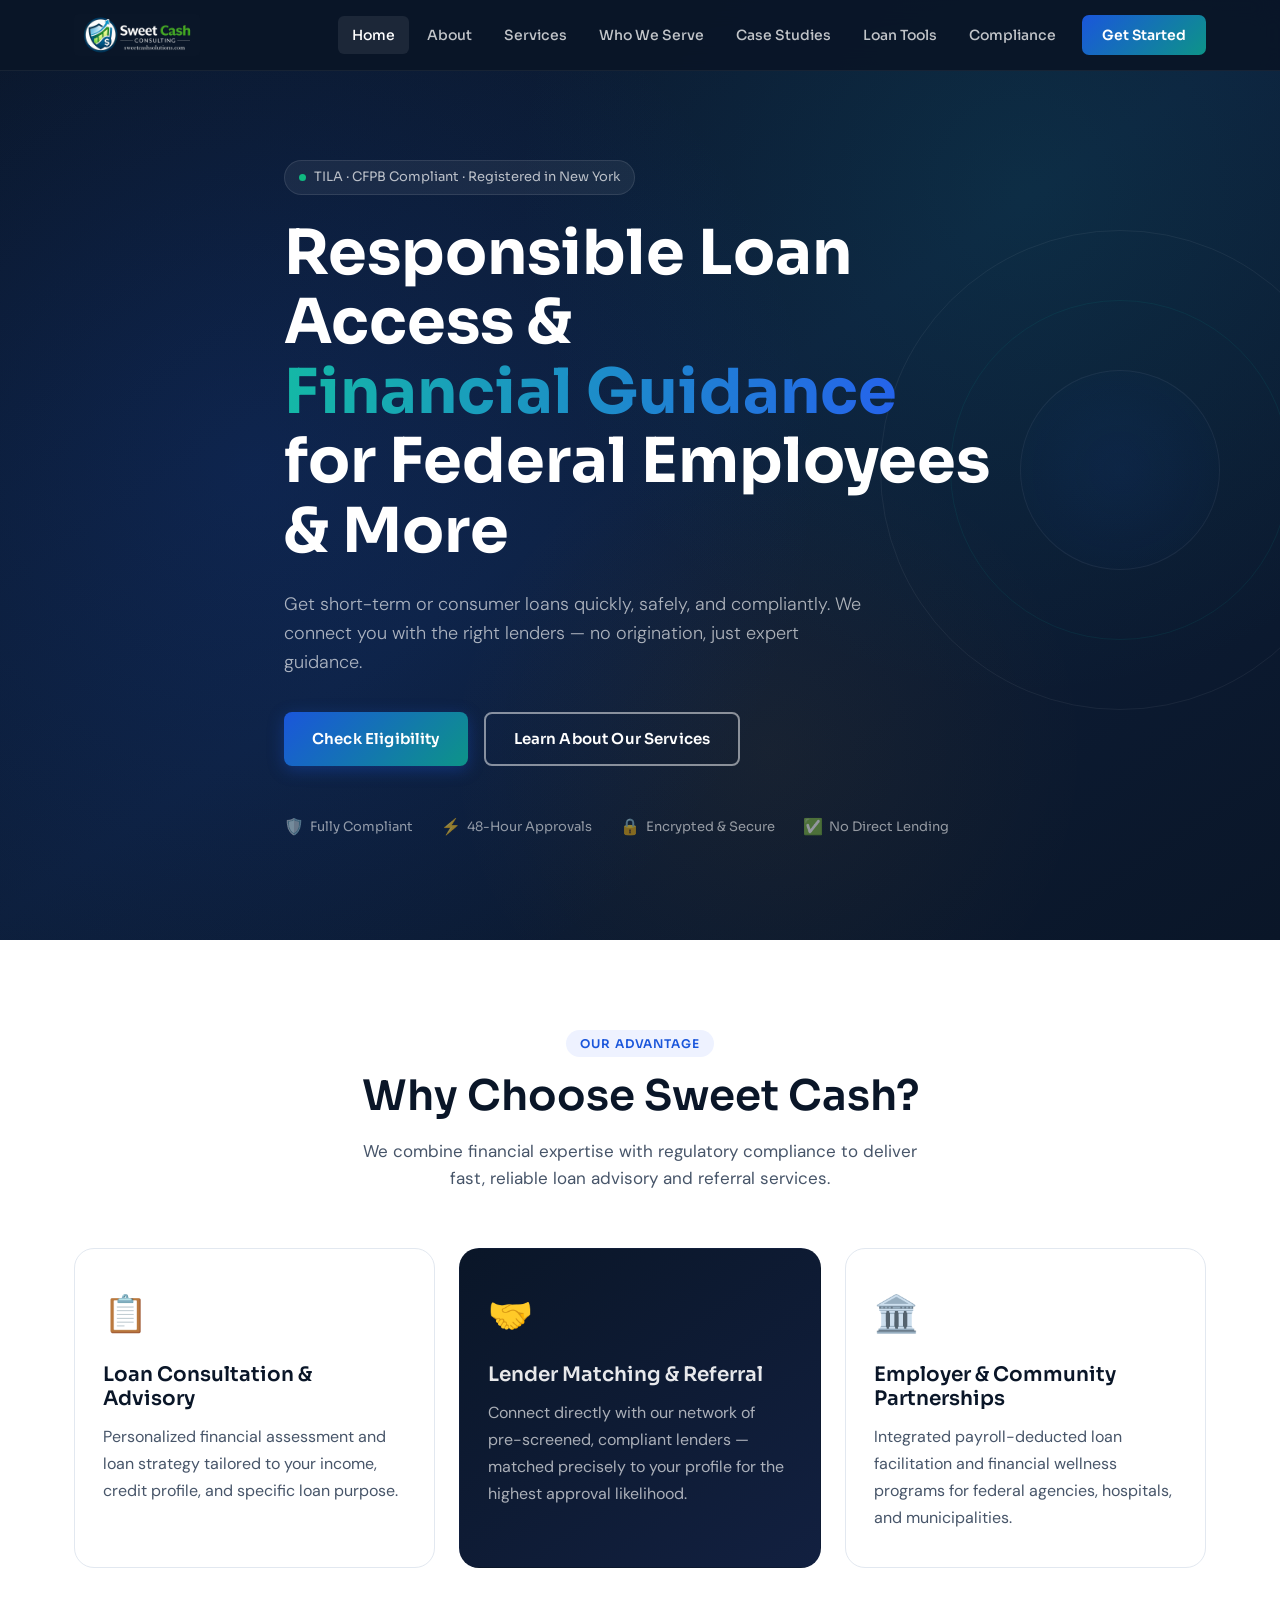
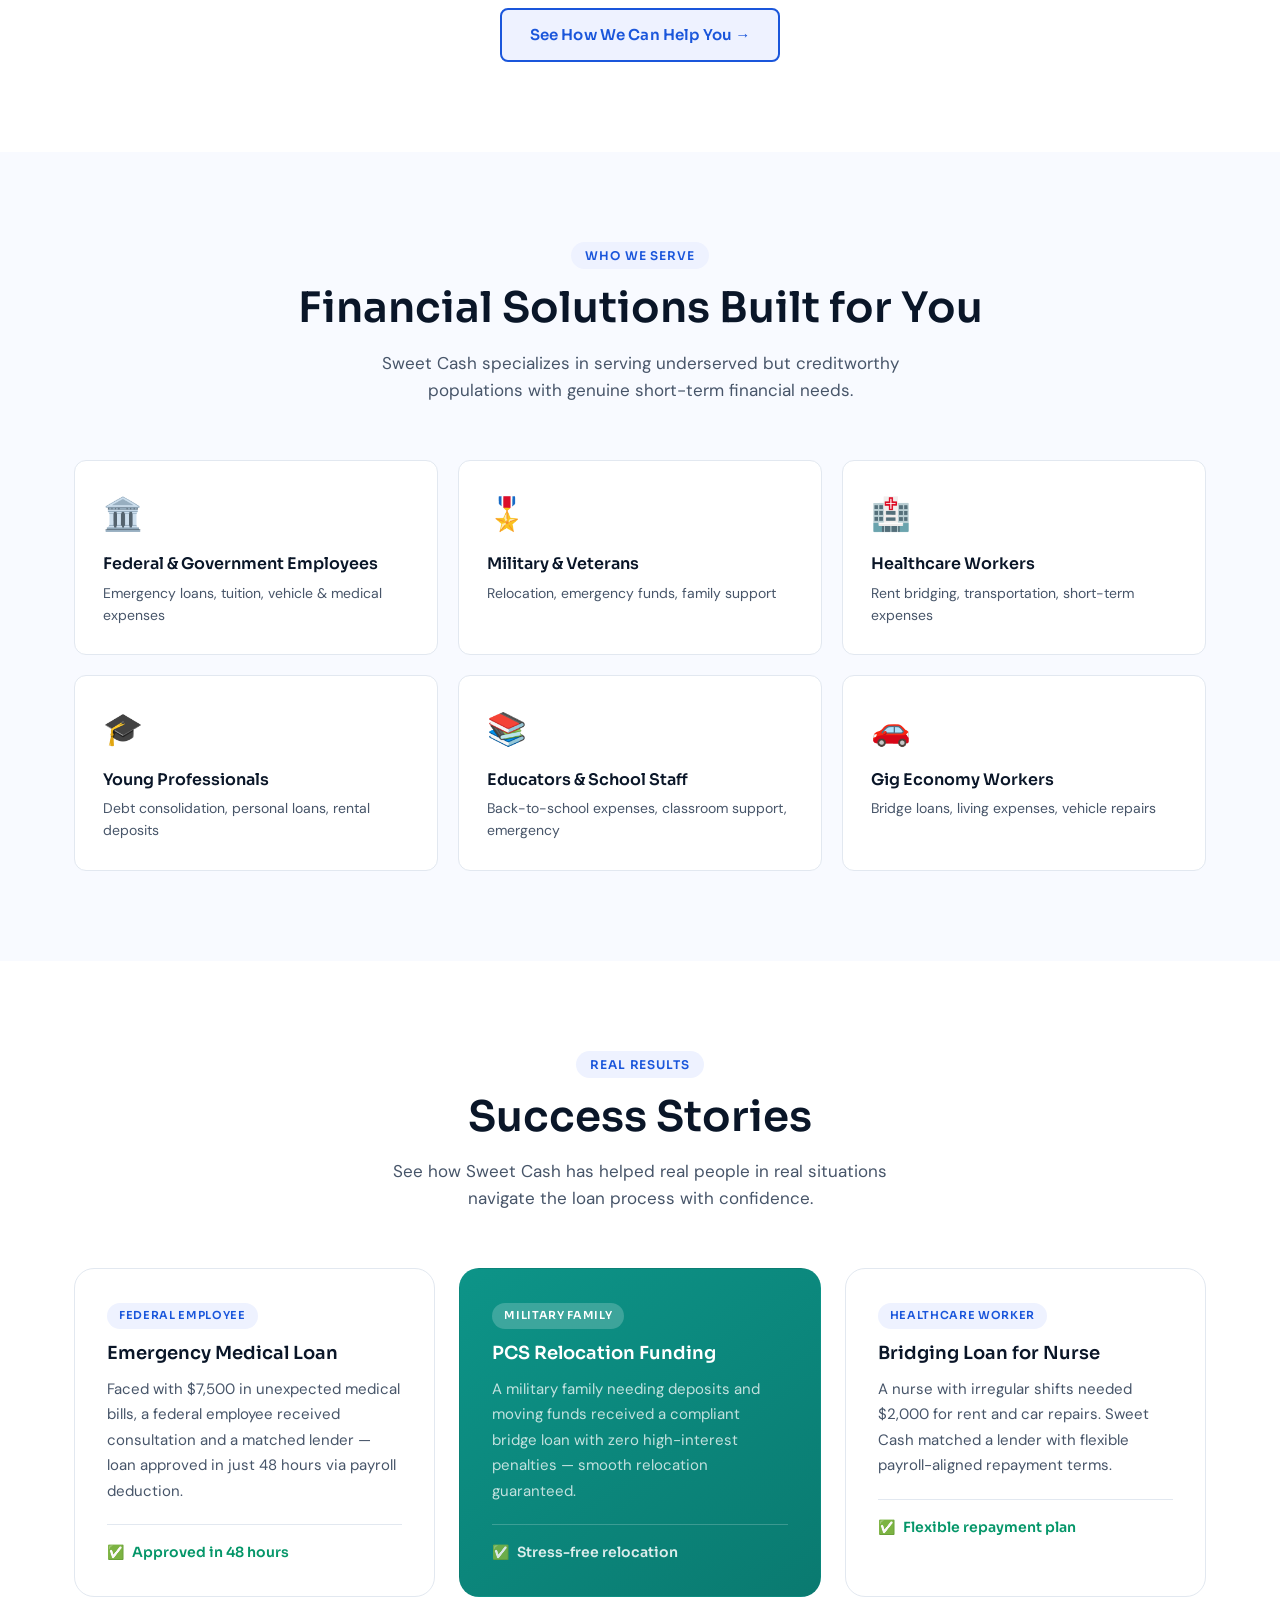
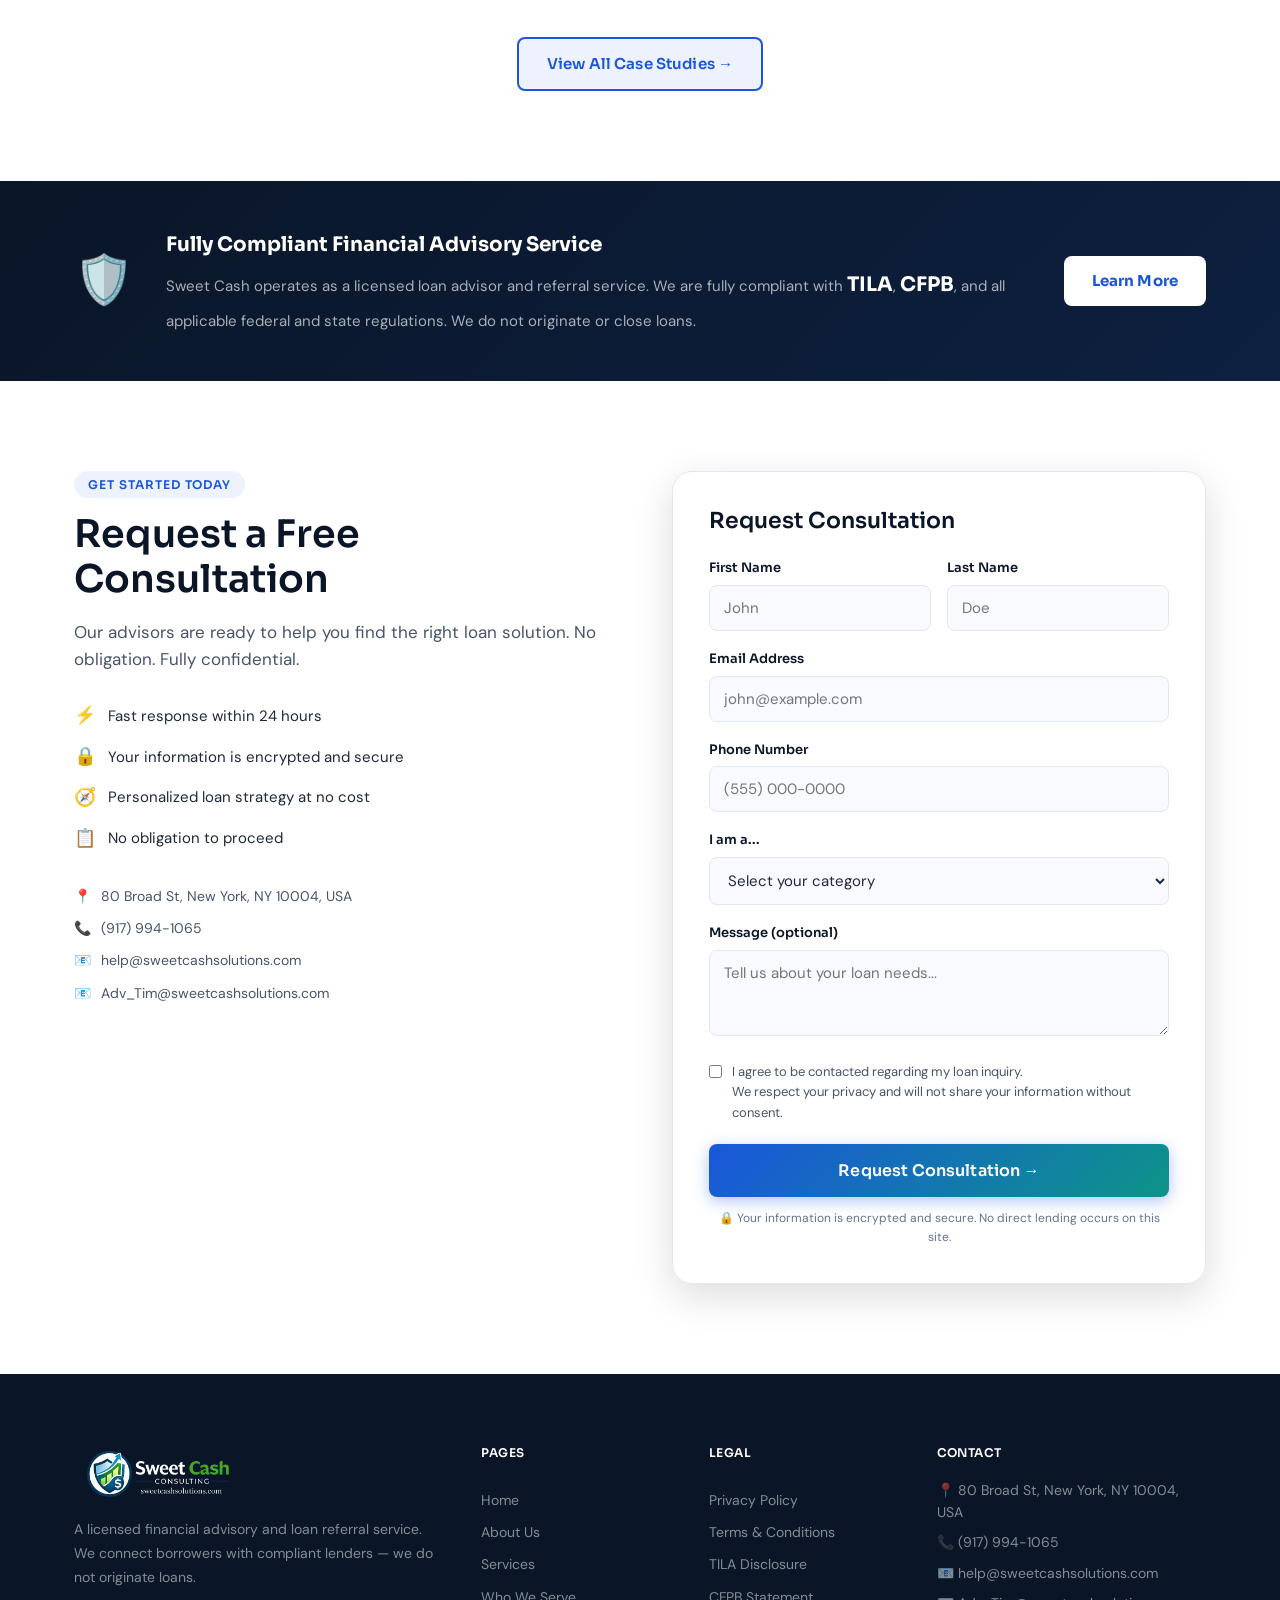
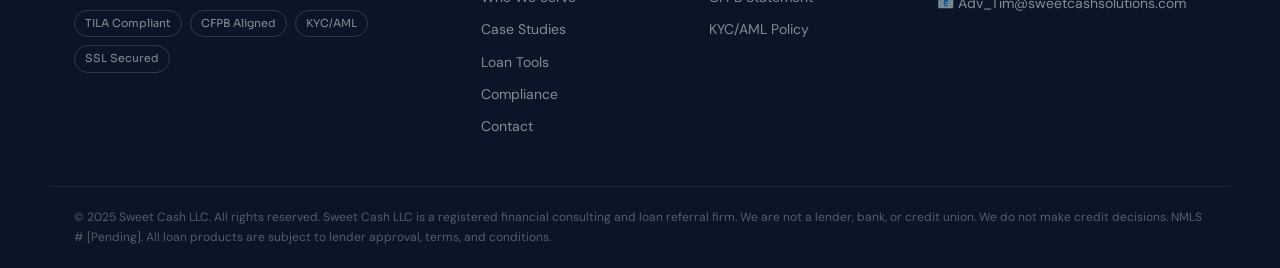
==== commit 7eb84d44: "fix：sweetcash细节调整" ====
--- a/sweetcash/index.html
+++ b/sweetcash/index.html
@@ -243,7 +243,7 @@
           </div>
           <div class="form-check">
             <input type="checkbox" id="consent" required>
-            <label for="consent">I agree to be contacted regarding my loan inquiry. We respect your privacy and will not share your information without consent.</label>
+            <label for="consent">I agree to be contacted regarding my loan inquiry.</br> We respect your privacy and will not share your information without consent.</label>
           </div>
           <button type="submit" class="btn btn-primary btn-full">Request Consultation →</button>
           <p class="form-note">🔒 Your information is encrypted and secure. No direct lending occurs on this site.</p>
@@ -289,7 +289,7 @@
     </div>
     <div class="footer-contact">
       <h5>Contact</h5>
-      <p>📍 80 Broad St, New York, NY 10004, USA, USA</p>
+      <p>📍 80 Broad St, New York, NY 10004, USA</p>
       <p>📞 (917) 994-1065</p>
       <p>📧 help@sweetcashsolutions.com</p>
       <p>📧 Adv_Tim@sweetcashsolutions.com</p>
